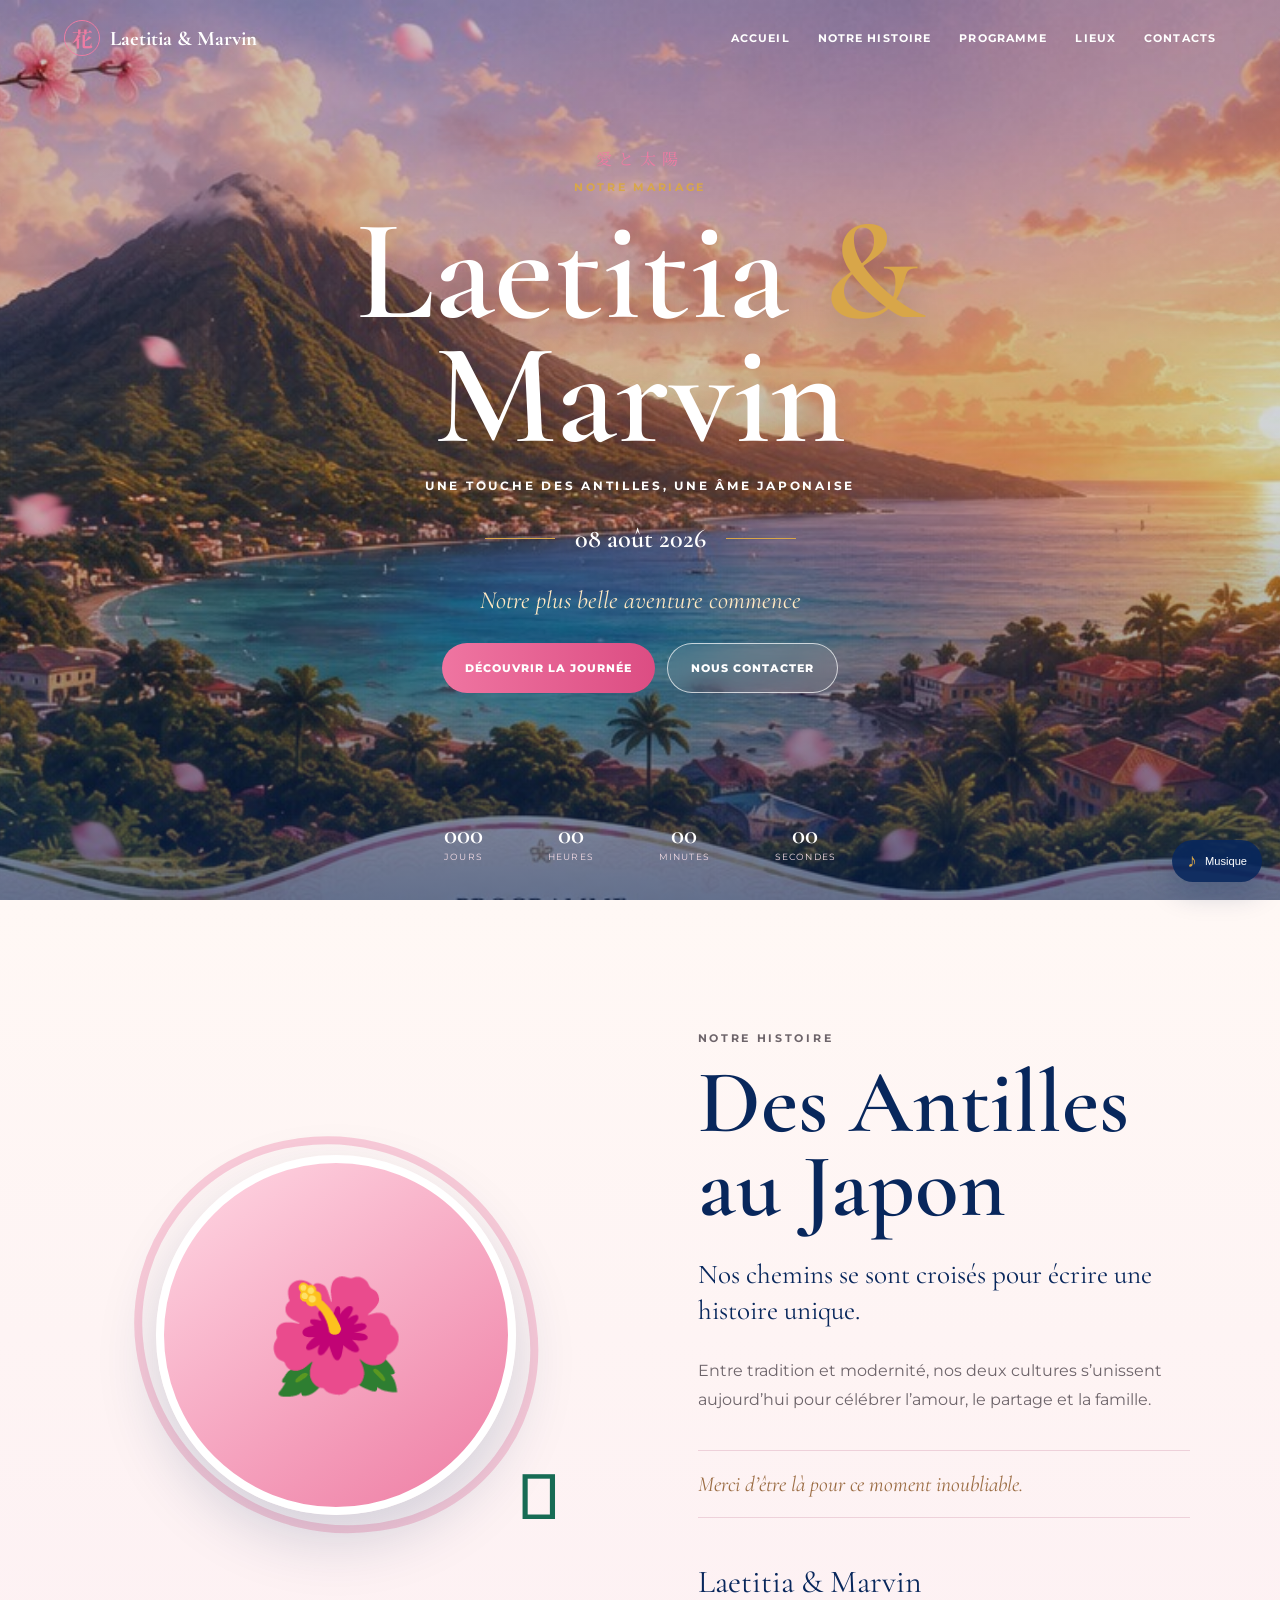
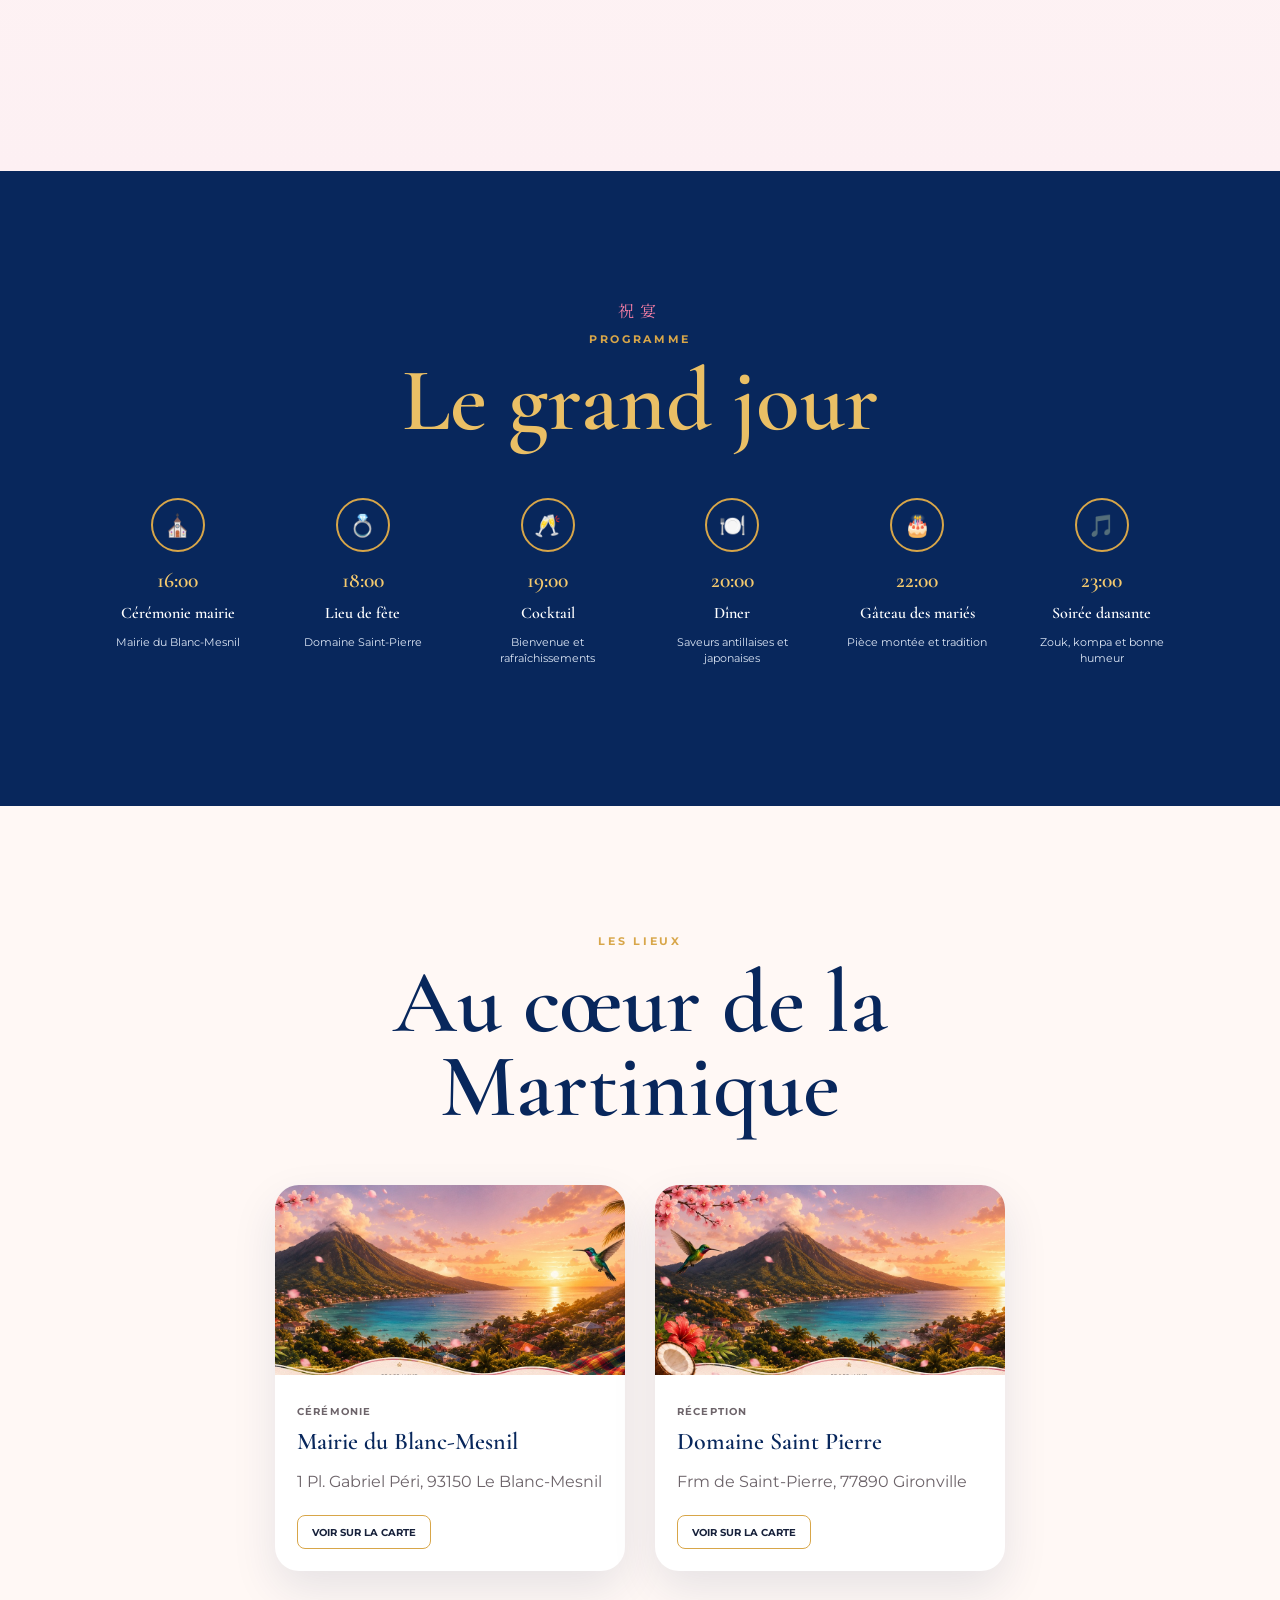
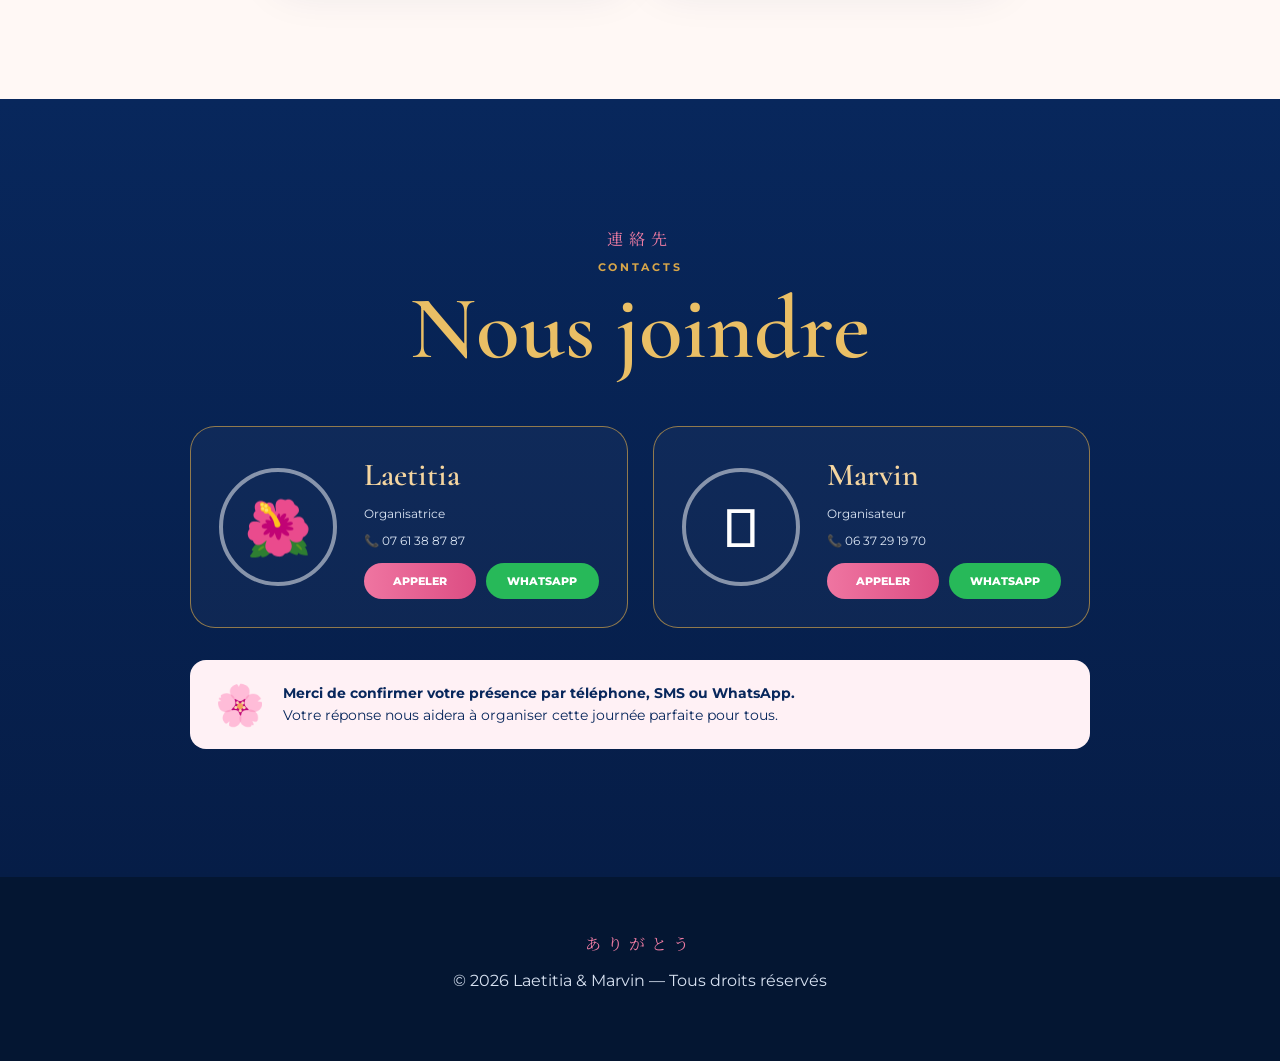
==== backup/index.html @ c3a10b31 "ADD - mobile" ====
<!doctype html>
<html lang="fr">

<head>
  <meta charset="utf-8">
  <meta name="viewport" content="width=device-width, initial-scale=1">
  <meta name="theme-color" content="#08275c">
  <meta name="description" content="Mariage de Laetitia et Marvin en Martinique, entre Antilles et Japon.">
  <title>Laetitia & Marvin — Mariage Martinique × Japon</title>
  <link rel="preconnect" href="https://fonts.googleapis.com">
  <link rel="preconnect" href="https://fonts.gstatic.com" crossorigin>
  <link
    href="https://fonts.googleapis.com/css2?family=Cormorant+Garamond:wght@500;600;700&family=Montserrat:wght@400;500;600;700&family=Noto+Serif+JP:wght@500;600&display=swap"
    rel="stylesheet">
  <link rel="stylesheet" href="styles.css">
</head>

<body>
  <div class="petal-layer" aria-hidden="true"></div>

  <header class="site-header">
    <a class="brand" href="#accueil"><span>花</span> Laetitia & Marvin</a>
    <button class="menu-toggle" type="button" aria-label="Ouvrir le menu">☰</button>
    <nav>
      <a href="#accueil">Accueil</a>
      <a href="#histoire">Notre histoire</a>
      <a href="#programme">Programme</a>
      <a href="#lieux">Lieux</a>
      <a href="#contacts">Contacts</a>
    </nav>
  </header>

  <button class="music-button" id="musicButton" type="button" aria-label="Activer la musique">
    <span>♪</span><small id="musicState">Musique</small>
  </button>
  <audio id="music" loop preload="none">
    <source src="assets/musique.mp3" type="audio/mpeg">
  </audio>

  <main>
    <section class="hero" id="accueil">
      <div class="hero-overlay"></div>
      <div class="hero-content reveal">
        <p class="japanese">愛と太陽</p>
        <p class="eyebrow">Notre mariage</p>
        <h1>Laetitia <span>&</span> Marvin</h1>
        <p class="subtitle">Une touche des Antilles, une âme japonaise</p>
        <div class="date-row"><i></i><strong>08 août 2026</strong><i></i></div>
        <p class="tagline">Notre plus belle aventure commence</p>
        <div class="hero-actions">
          <a class="button primary" href="#programme">Découvrir la journée</a>
          <a class="button glass" href="#contacts">Nous contacter</a>
        </div>
      </div>
      <div class="countdown">
        <div><strong id="days">000</strong><span>jours</span></div>
        <div><strong id="hours">00</strong><span>heures</span></div>
        <div><strong id="minutes">00</strong><span>minutes</span></div>
        <div><strong id="seconds">00</strong><span>secondes</span></div>
      </div>
    </section>

    <section class="story section" id="histoire">
      <div class="story-grid">
        <div class="story-art reveal">
          <div class="brush-circle"></div>
          <div class="story-photo">🌺</div>
          <span class="colibri">𓅃</span>
        </div>
        <div class="story-copy reveal">
          <p class="eyebrow">Notre histoire</p>
          <h2>Des Antilles au Japon</h2>
          <p class="lead">Nos chemins se sont croisés pour écrire une histoire unique.</p>
          <p>Entre tradition et modernité, nos deux cultures s’unissent aujourd’hui pour célébrer l’amour, le partage et
            la famille.</p>
          <blockquote>Merci d’être là pour ce moment inoubliable.</blockquote>
          <p class="signature">Laetitia & Marvin</p>
        </div>
      </div>
    </section>

    <section class="program section" id="programme">
      <div class="section-heading reveal">
        <p class="japanese">祝宴</p>
        <p class="eyebrow">Programme</p>
        <h2>Le grand jour</h2>
      </div>
      <div class="timeline">
        <article class="timeline-item reveal">
          <div class="icon">⛪</div><time>16:00</time>
          <h3>Cérémonie mairie</h3>
          <p>Mairie du Blanc-Mesnil</p>
        </article>
        <article class="timeline-item reveal">
          <div class="icon">💍</div><time>18:00</time>
          <h3>Lieu de fête</h3>
          <p>Domaine Saint-Pierre</p>
        </article>
        <article class="timeline-item reveal">
          <div class="icon">🥂</div><time>19:00</time>
          <h3>Cocktail</h3>
          <p>Bienvenue et rafraîchissements</p>
        </article>
        <article class="timeline-item reveal">
          <div class="icon">🍽️</div><time>20:00</time>
          <h3>Dîner</h3>
          <p>Saveurs antillaises et japonaises</p>
        </article>
        <article class="timeline-item reveal">
          <div class="icon">🎂</div><time>22:00</time>
          <h3>Gâteau des mariés</h3>
          <p>Pièce montée et tradition</p>
        </article>
        <article class="timeline-item reveal">
          <div class="icon">🎵</div><time>23:00</time>
          <h3>Soirée dansante</h3>
          <p>Zouk, kompa et bonne humeur</p>
        </article>
      </div>
    </section>

    <section class="places section" id="lieux">
      <div class="section-heading reveal">
        <p class="eyebrow">Les lieux</p>
        <h2>Au cœur de la Martinique</h2>
      </div>
      <div class="places-grid">
        <article class="place-card reveal">
          <div class="place-image church"></div>
          <div class="place-content">
            <p class="place-label">Cérémonie</p>
            <h3>Mairie du Blanc-Mesnil</h3>
            <p>1 Pl. Gabriel Péri, 93150 Le Blanc-Mesnil</p>
            <a href="https://www.google.com/maps/place/Mairie+du+Blanc-Mesnil/@48.938859,2.4614797,17z/data=!3m1!4b1!4m6!3m5!1s0x47e6135a25ec43b1:0x894284efc436966!8m2!3d48.938859!4d2.46406!16s%2Fg%2F1tcy3lyv?entry=ttu&g_ep=EgoyMDI2MDcwNy4wIKXMDSoASAFQAw%3D%3D"
              target="_blank" rel="noopener">Voir sur la carte</a>
          </div>
        </article>

        <article class="place-card reveal">
          <div class="place-image garden"></div>
          <div class="place-content">
            <p class="place-label">Réception</p>
            <h3>Domaine Saint Pierre</h3>
            <p>Frm de Saint-Pierre, 77890 Gironville</p>
            <a href="https://www.google.com/maps/place/Domaine+Saint-Pierre/@48.163691,2.5184197,17z/data=!3m1!4b1!4m6!3m5!1s0x47e59b9597810401:0xaa6b845add81f543!8m2!3d48.163691!4d2.521!16s%2Fg%2F11fhlmw1mq?entry=ttu&g_ep=EgoyMDI2MDcwNy4wIKXMDSoASAFQAw%3D%3D"
              target="_blank" rel="noopener">Voir sur la carte</a>
          </div>
        </article>
      </div>
    </section>
    <section class="contacts section" id="contacts">
      <div class="section-heading reveal">
        <p class="japanese">連絡先</p>
        <p class="eyebrow">Contacts</p>
        <h2>Nous joindre</h2>
      </div>

      <div class="contact-grid">
        <article class="contact-card reveal">
          <div class="avatar Laetitia">🌺</div>
          <div>
            <h3>Laetitia</h3>
            <p>Organisatrice</p>
            <p>📞 07 61 38 87 87</p>
            <div class="contact-actions">
              <a class="call" href="tel:0612345678">Appeler</a>
              <a class="whatsapp" href="https://wa.me/33612345678" target="_blank" rel="noopener">WhatsApp</a>
            </div>
          </div>
        </article>

        <article class="contact-card reveal">
          <div class="avatar Marvin">𓅃</div>
          <div>
            <h3>Marvin</h3>
            <p>Organisateur</p>
            <p>📞 06 37 29 19 70</p>
            <div class="contact-actions">
              <a class="call" href="tel:0698765432">Appeler</a>
              <a class="whatsapp" href="https://wa.me/33698765432" target="_blank" rel="noopener">WhatsApp</a>
            </div>
          </div>
        </article>
      </div>

      <div class="confirmation reveal">
        <span>🌸</span>
        <p><strong>Merci de confirmer votre présence par téléphone, SMS ou WhatsApp.</strong><br>Votre réponse nous
          aidera à organiser cette journée parfaite pour tous.</p>
      </div>
    </section>
  </main>

  <footer>
    <p class="japanese">ありがとう</p>
    <p>© 2026 Laetitia & Marvin — Tous droits réservés</p>
  </footer>

  <script src="script.js"></script>
</body>

</html>
---- backup/styles.css ----
:root {
    --blue: #08275c;
    --blue2: #123a7a;
    --gold: #d8a649;
    --pink: #ee7ca3;
    --cream: #fff7f4;
    --green: #176b54;
    --text: #17213b
}

* {
    box-sizing: border-box
}

html {
    scroll-behavior: smooth
}

body {
    margin: 0;
    background: var(--cream);
    color: var(--text);
    font-family: Montserrat, sans-serif;
    overflow-x: hidden
}

a {
    color: inherit
}

.site-header {
    position: fixed;
    z-index: 50;
    inset: 0 0 auto;
    display: flex;
    justify-content: space-between;
    align-items: center;
    padding: 20px 5vw;
    color: #fff;
    transition: .3s
}

.site-header.scrolled {
    background: rgba(255, 247, 244, .95);
    color: var(--blue);
    box-shadow: 0 8px 30px rgba(8, 39, 92, .12);
    backdrop-filter: blur(12px);
    padding-block: 13px
}

.brand {
    display: flex;
    align-items: center;
    gap: 10px;
    text-decoration: none;
    font: 700 1.3rem "Cormorant Garamond", serif
}

.brand span {
    display: grid;
    place-items: center;
    width: 36px;
    height: 36px;
    border: 1px solid var(--pink);
    border-radius: 50%;
    color: var(--pink);
    font-family: "Noto Serif JP", serif
}

.site-header nav {
    display: flex;
    gap: 28px
}

.site-header nav a {
    text-decoration: none;
    font-size: .7rem;
    font-weight: 700;
    letter-spacing: .1em;
    text-transform: uppercase
}

.menu-toggle {
    display: none;
    border: 0;
    background: none;
    color: inherit;
    font-size: 1.5rem
}

.music-button {
    position: fixed;
    z-index: 60;
    right: 18px;
    bottom: 18px;
    display: flex;
    align-items: center;
    gap: 8px;
    border: 0;
    border-radius: 999px;
    padding: 10px 15px;
    background: rgba(8, 39, 92, .9);
    color: #fff;
    box-shadow: 0 10px 28px rgba(8, 39, 92, .25);
    cursor: pointer
}

.music-button span {
    color: var(--gold);
    font-size: 1.2rem
}

.music-button.playing {
    background: var(--pink)
}

.hero {
    position: relative;
    min-height: 100svh;
    display: grid;
    place-items: center;
    overflow: hidden;
    color: #fff;
    text-align: center;
    background: url("assets/hero-martinique.jpg") center/cover no-repeat
}

.hero-overlay {
    position: absolute;
    inset: 0;
    background: linear-gradient(180deg, rgba(8, 39, 92, .2), rgba(8, 39, 92, .18) 55%, rgba(8, 39, 92, .62))
}

.hero-content {
    position: relative;
    z-index: 3;
    max-width: 850px;
    padding: 120px 24px 180px
}

.japanese {
    font-family: "Noto Serif JP", serif;
    color: var(--pink);
    letter-spacing: .38em;
    margin: 0 0 10px
}

.eyebrow {
    margin: 0 0 13px;
    color: var(--gold);
    font-size: .7rem;
    font-weight: 700;
    letter-spacing: .24em;
    text-transform: uppercase
}

.hero h1 {
    font: 600 clamp(4.4rem, 12vw, 9rem)/.86 "Cormorant Garamond", serif;
    margin: 16px 0 20px;
    text-shadow: 0 14px 36px rgba(0, 0, 0, .22)
}

.hero h1 span {
    color: var(--gold)
}

.subtitle {
    font-size: .78rem;
    font-weight: 700;
    letter-spacing: .22em;
    text-transform: uppercase
}

.date-row {
    display: flex;
    align-items: center;
    justify-content: center;
    gap: 20px;
    margin: 30px 0
}

.date-row i {
    width: 70px;
    height: 1px;
    background: var(--gold)
}

.date-row strong {
    font: 600 1.65rem "Cormorant Garamond", serif
}

.tagline {
    font: italic 1.55rem "Cormorant Garamond", serif;
    color: #ffe8c2
}

.hero-actions {
    display: flex;
    justify-content: center;
    gap: 12px;
    flex-wrap: wrap;
    margin-top: 28px
}

.button {
    display: inline-flex;
    align-items: center;
    justify-content: center;
    min-height: 50px;
    padding: 0 23px;
    border-radius: 999px;
    text-decoration: none;
    text-transform: uppercase;
    font-size: .68rem;
    font-weight: 800;
    letter-spacing: .09em
}

.primary {
    background: linear-gradient(90deg, #ef75a1, #dc4d83);
    color: #fff
}

.glass {
    border: 1px solid rgba(255, 255, 255, .7);
    background: rgba(255, 255, 255, .08);
    color: #fff;
    backdrop-filter: blur(8px)
}

.countdown {
    position: absolute;
    z-index: 4;
    bottom: 38px;
    display: flex;
    gap: clamp(20px, 6vw, 65px)
}

.countdown div {
    display: grid
}

.countdown strong {
    font: 600 1.7rem "Cormorant Garamond", serif
}

.countdown span {
    font-size: .55rem;
    text-transform: uppercase;
    letter-spacing: .13em;
    color: #f4dce5
}

.section {
    padding: clamp(80px, 10vw, 140px) clamp(22px, 7vw, 105px)
}

.section h2,
.island-strip h2 {
    font: 600 clamp(3rem, 7vw, 5.8rem)/.94 "Cormorant Garamond", serif;
    margin: 0;
    color: var(--blue)
}

.section-heading {
    text-align: center;
    max-width: 850px;
    margin: 0 auto 55px
}

.story {
    background: linear-gradient(180deg, #fff8f5, #fdf0f3)
}

.story-grid {
    display: grid;
    grid-template-columns: 1fr 1fr;
    gap: clamp(50px, 9vw, 120px);
    align-items: center;
    max-width: 1150px;
    margin: auto
}

.story-art {
    position: relative;
    min-height: 500px
}

.brush-circle {
    position: absolute;
    left: 50%;
    top: 50%;
    width: 400px;
    height: 400px;
    border-radius: 47% 53% 46% 54%;
    border: 8px solid rgba(238, 124, 163, .35);
    transform: translate(-50%, -50%) rotate(-8deg)
}

.story-photo {
    position: absolute;
    left: 50%;
    top: 50%;
    width: 360px;
    height: 360px;
    border-radius: 50%;
    display: grid;
    place-items: center;
    font-size: 7rem;
    background: linear-gradient(145deg, #ffd8e4, #ee7ca3);
    border: 8px solid #fff;
    box-shadow: 0 25px 60px rgba(8, 39, 92, .17);
    transform: translate(-50%, -50%)
}

.colibri {
    position: absolute;
    right: 5%;
    bottom: 10%;
    font-size: 4rem;
    color: var(--green)
}

.story-copy .lead {
    font: 1.7rem/1.35 "Cormorant Garamond", serif;
    color: var(--blue)
}

.story-copy p {
    line-height: 1.8;
    color: #6d646a
}

.story-copy blockquote {
    margin: 35px 0;
    padding: 20px 0;
    border-block: 1px solid #eed1da;
    font: italic 1.35rem "Cormorant Garamond", serif;
    color: #9b6c43
}

.signature {
    font: 2rem "Cormorant Garamond", serif;
    color: var(--blue) !important
}

.program {
    background: var(--blue);
    color: #fff
}

.program h2 {
    color: #eabf65
}

.timeline {
    display: grid;
    grid-template-columns: repeat(6, 1fr);
    gap: 8px;
    max-width: 1200px;
    margin: auto
}

.timeline-item {
    text-align: center;
    padding: 0 10px
}

.icon {
    width: 54px;
    height: 54px;
    margin: 0 auto 15px;
    border-radius: 50%;
    display: grid;
    place-items: center;
    border: 2px solid var(--gold);
    font-size: 1.35rem
}

.timeline time {
    display: block;
    font: 600 1.35rem "Cormorant Garamond", serif;
    color: #f4c96e
}

.timeline h3 {
    font: 600 1rem "Cormorant Garamond", serif;
    margin: 10px 0 6px
}

.timeline p {
    font-size: .68rem;
    line-height: 1.55;
    color: #dce6f5
}

.places {
    background: #fff8f5
}

.places-grid {
    display: grid;
    grid-template-columns: repeat(2, 350px);
    justify-content: center;
    gap: 30px;
}

.place-card {
    overflow: hidden;
    border-radius: 24px;
    background: #fff;
    box-shadow: 0 18px 45px rgba(8, 39, 92, .1)
}

.place-image {
    height: 190px;
    background: url("assets/hero-martinique.jpg") center/cover
}

.church {
    background-position: 65% 70%
}

.garden {
    background-position: 30% 80%
}

.place-content {
    padding: 22px
}

.place-label {
    color: var(--gold);
    font-size: .6rem;
    font-weight: 700;
    letter-spacing: .12em;
    text-transform: uppercase
}

.place-content h3 {
    font: 600 1.5rem "Cormorant Garamond", serif;
    color: var(--blue);
    margin: 6px 0
}

.place-content p {
    color: #6d646a
}

.place-content a {
    display: inline-block;
    margin-top: 8px;
    padding: 10px 14px;
    border: 1px solid var(--gold);
    border-radius: 8px;
    text-decoration: none;
    font-size: .62rem;
    font-weight: 700;
    text-transform: uppercase
}

.map-card {
    overflow: hidden;
    border-radius: 24px;
    min-height: 320px;
    box-shadow: 0 18px 45px rgba(8, 39, 92, .1)
}

.map-card iframe {
    width: 100%;
    height: 100%;
    min-height: 320px;
    border: 0
}

.island-strip {
    position: relative;
    min-height: 520px;
    display: grid;
    place-items: center;
    padding: 90px 24px;
    text-align: center;
    color: #fff;
    background: linear-gradient(rgba(8, 39, 92, .82), rgba(23, 107, 84, .72)), url("assets/hero-martinique.jpg") center/cover
}

.island-strip h2 {
    color: #fff
}

.island-content {
    max-width: 900px
}

.island-icons {
    display: grid;
    grid-template-columns: repeat(5, 1fr);
    gap: 12px;
    margin-top: 38px
}

.island-icons article {
    display: grid;
    gap: 8px;
    padding: 22px 10px;
    border: 1px solid rgba(255, 255, 255, .22);
    border-radius: 18px;
    background: rgba(255, 255, 255, .08);
    backdrop-filter: blur(8px)
}

.island-icons span {
    font-size: 2.2rem
}

.island-icons strong {
    font: 600 1.1rem "Cormorant Garamond", serif
}

.contacts {
    background: linear-gradient(180deg, #08275c, #061d47);
    color: #fff
}

.contacts h2 {
    color: #eabf65
}

.contact-grid {
    max-width: 900px;
    margin: auto;
    display: grid;
    grid-template-columns: 1fr 1fr;
    gap: 25px
}

.contact-card {
    display: grid;
    grid-template-columns: 125px 1fr;
    gap: 20px;
    align-items: center;
    padding: 28px;
    border: 1px solid rgba(216, 166, 73, .65);
    border-radius: 25px;
    background: rgba(255, 255, 255, .035)
}

.avatar {
    width: 118px;
    height: 118px;
    border-radius: 50%;
    display: grid;
    place-items: center;
    font-size: 3.4rem;
    border: 4px solid rgba(255, 255, 255, .5)
}

.avatar.marie {
    background: linear-gradient(145deg, #ffd6e2, #ee7ca3)
}

.avatar.jean {
    background: linear-gradient(145deg, #58c2a6, #176b54)
}

.contact-card h3 {
    margin: 0;
    font: 600 2rem "Cormorant Garamond", serif;
    color: #f4d5a0
}

.contact-card p {
    font-size: .76rem;
    color: #dbe5f4
}

.contact-actions {
    display: flex;
    gap: 10px;
    margin-top: 15px
}

.contact-actions a {
    flex: 1;
    padding: 11px;
    border-radius: 999px;
    text-align: center;
    text-decoration: none;
    font-size: .68rem;
    font-weight: 800;
    text-transform: uppercase
}

.call {
    background: linear-gradient(90deg, #ef75a1, #dc4d83)
}

.whatsapp {
    background: #27b959
}

.confirmation {
    max-width: 900px;
    margin: 32px auto 0;
    display: flex;
    align-items: center;
    gap: 18px;
    padding: 20px 25px;
    border-radius: 16px;
    background: #fff1f5;
    color: var(--blue)
}

.confirmation span {
    font-size: 2.5rem
}

.confirmation p {
    margin: 0;
    line-height: 1.6;
    font-size: .85rem
}

footer {
    text-align: center;
    padding: 55px 22px;
    background: #041632;
    color: #d8e2f2
}

.petal-layer {
    position: fixed;
    inset: 0;
    z-index: 30;
    overflow: hidden;
    pointer-events: none
}

.petal {
    position: absolute;
    top: -10vh;
    width: 17px;
    height: 12px;
    border-radius: 80% 20% 80% 20%;
    background: linear-gradient(145deg, #ffd8e4, #f08eac);
    animation: fall linear infinite;
    opacity: .8
}

@keyframes fall {
    0% {
        transform: translate3d(0, -10vh, 0) rotate(0)
    }

    50% {
        transform: translate3d(48px, 52vh, 0) rotate(180deg)
    }

    100% {
        transform: translate3d(-35px, 112vh, 0) rotate(360deg)
    }
}

.reveal {
    opacity: 0;
    transform: translateY(28px);
    transition: .85s
}

.reveal.visible {
    opacity: 1;
    transform: none
}

@media(max-width:950px) {
    .timeline {
        grid-template-columns: repeat(3, 1fr);
        gap: 35px 10px
    }

    .places-grid {
        grid-template-columns: 1fr 1fr
    }

    .map-card {
        grid-column: 1/-1
    }

    .story-grid {
        grid-template-columns: 1fr
    }
}

@media(max-width:720px) {
    .site-header nav {
        display: none
    }

    .menu-toggle {
        display: block
    }

    .site-header nav.open {
        position: absolute;
        top: 100%;
        left: 0;
        right: 0;
        display: flex;
        flex-direction: column;
        padding: 25px;
        background: var(--cream);
        color: var(--blue)
    }

    .hero h1 {
        font-size: 4.2rem
    }

    .hero-content {
        padding-bottom: 200px
    }

    .countdown {
        gap: 18px
    }

    .section {
        padding: 78px 20px
    }

    .story-art {
        min-height: 400px
    }

    .story-photo {
        width: 300px;
        height: 300px
    }

    .brush-circle {
        width: 330px;
        height: 330px
    }

    .timeline {
        grid-template-columns: 1fr 1fr
    }

    .places-grid {
        grid-template-columns: 1fr
    }

    .island-icons {
        grid-template-columns: 1fr 1fr
    }

    .contact-grid {
        grid-template-columns: 1fr
    }

    .contact-card {
        grid-template-columns: 100px 1fr
    }

    .avatar {
        width: 95px;
        height: 95px
    }

    .confirmation {
        align-items: flex-start
    }

    .music-button small {
        display: none
    }
}

@media(max-width:480px) {
    .timeline {
        grid-template-columns: 1fr
    }

    .island-icons {
        grid-template-columns: 1fr
    }

    .contact-card {
        grid-template-columns: 1fr;
        text-align: center
    }

    .avatar {
        margin: auto
    }

    .contact-actions {
        flex-direction: column
    }

    .confirmation {
        display: block;
        text-align: center
    }

    .date-row i {
        width: 35px
    }
}

@media(prefers-reduced-motion:reduce) {
    .petal {
        animation: none
    }

    .reveal {
        transition: none
    }

    html {
        scroll-behavior: auto
    }
}
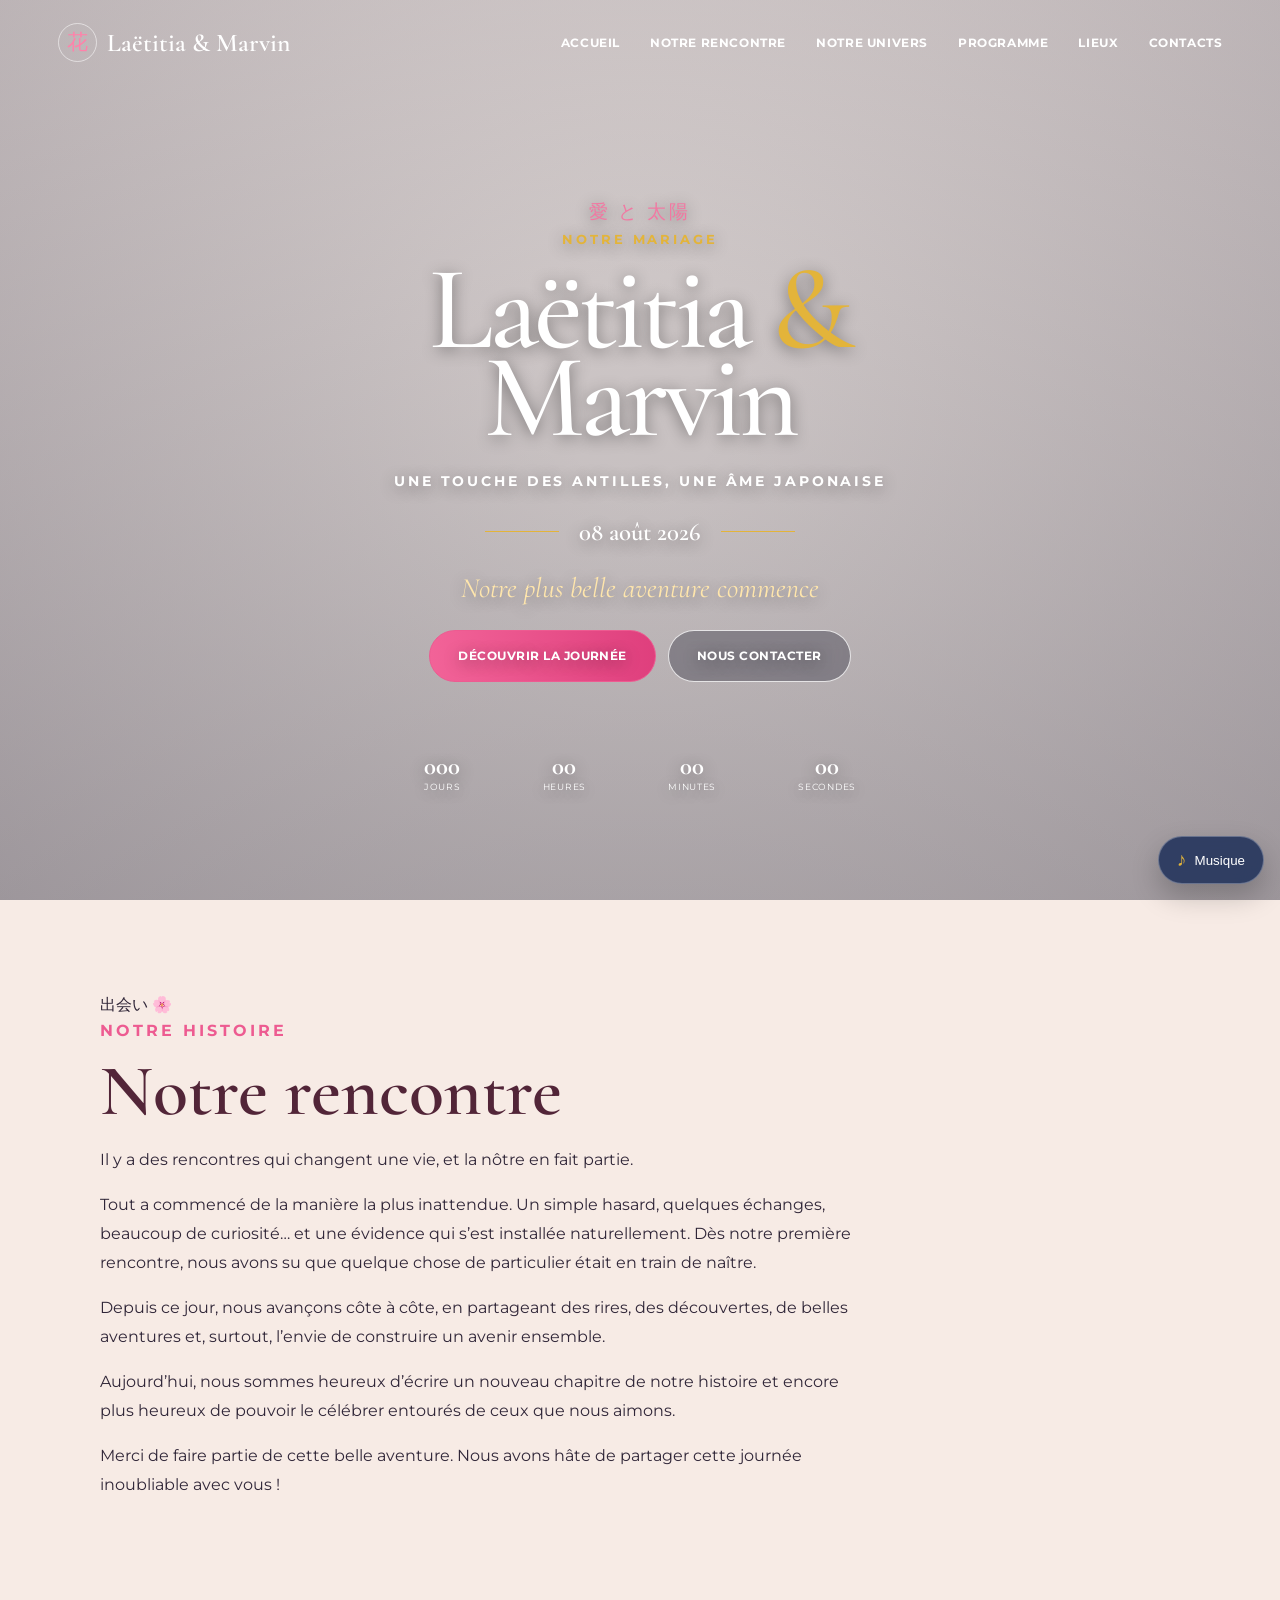
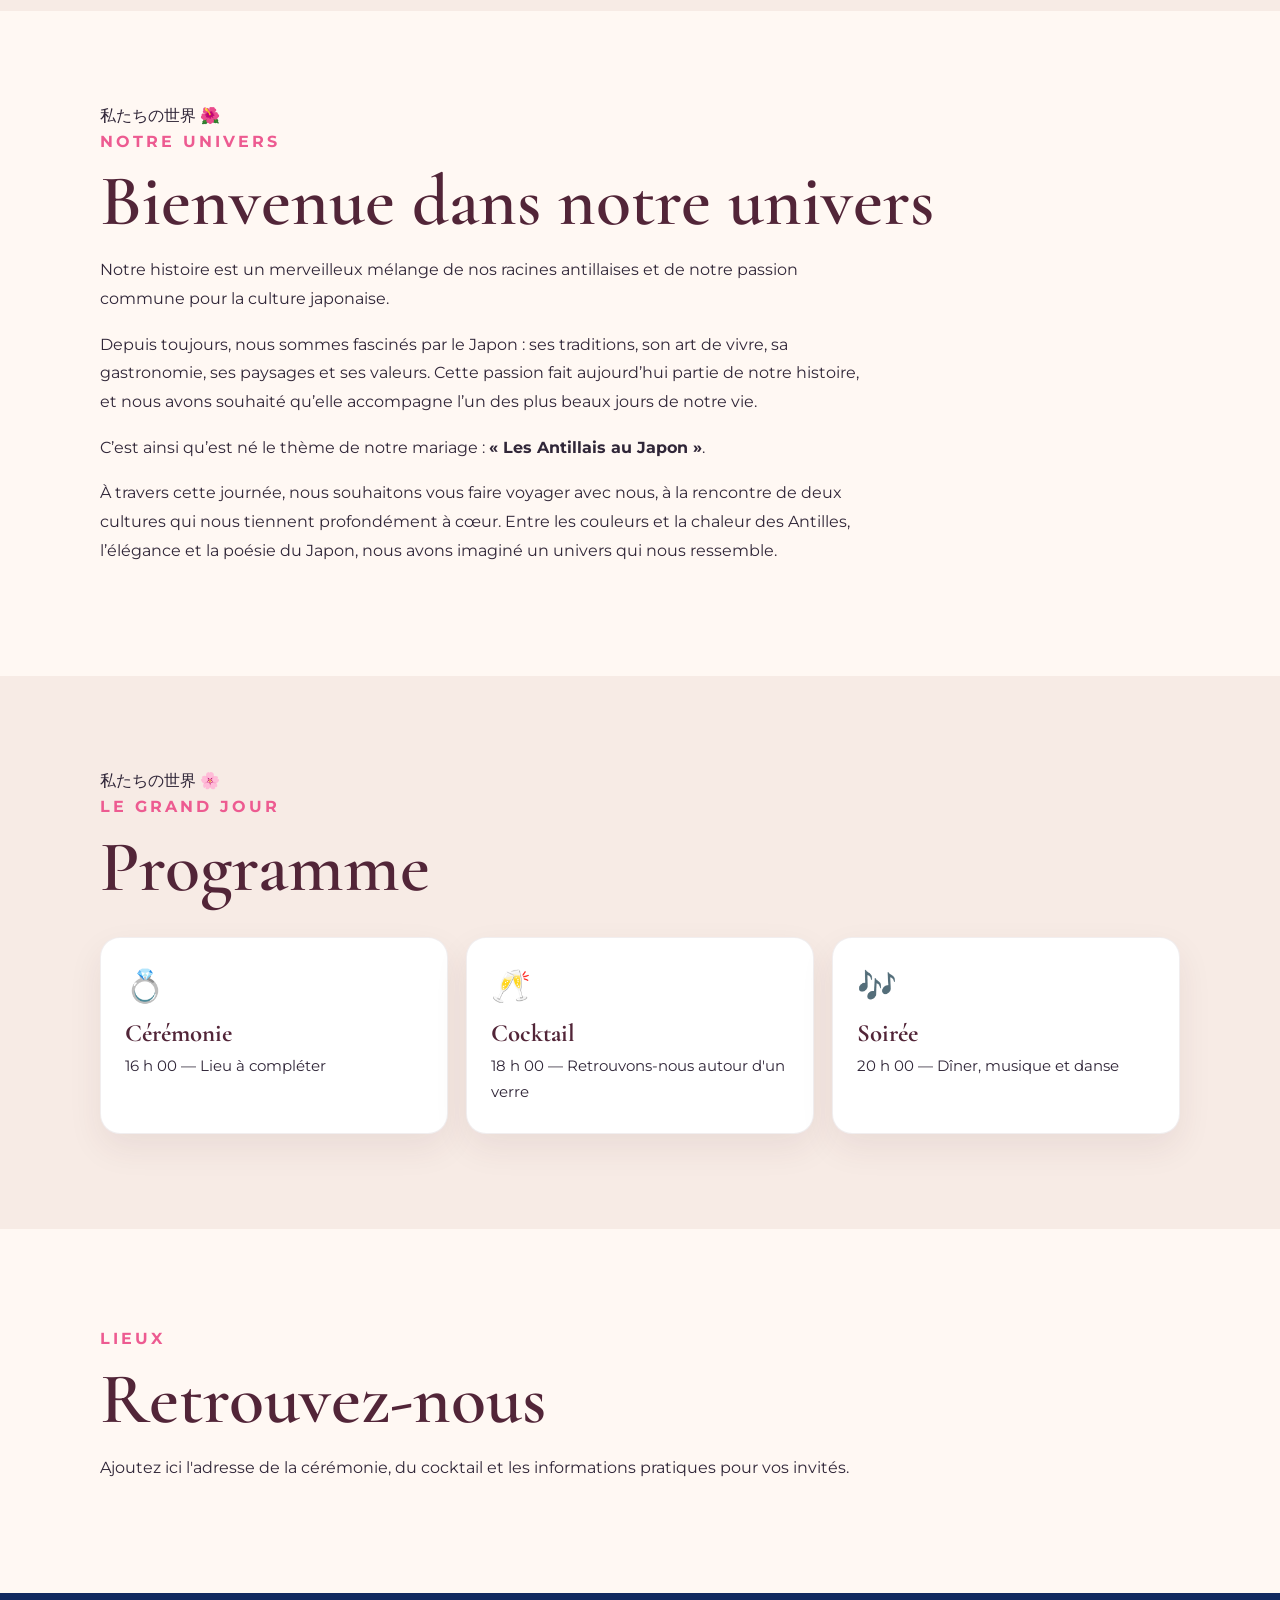
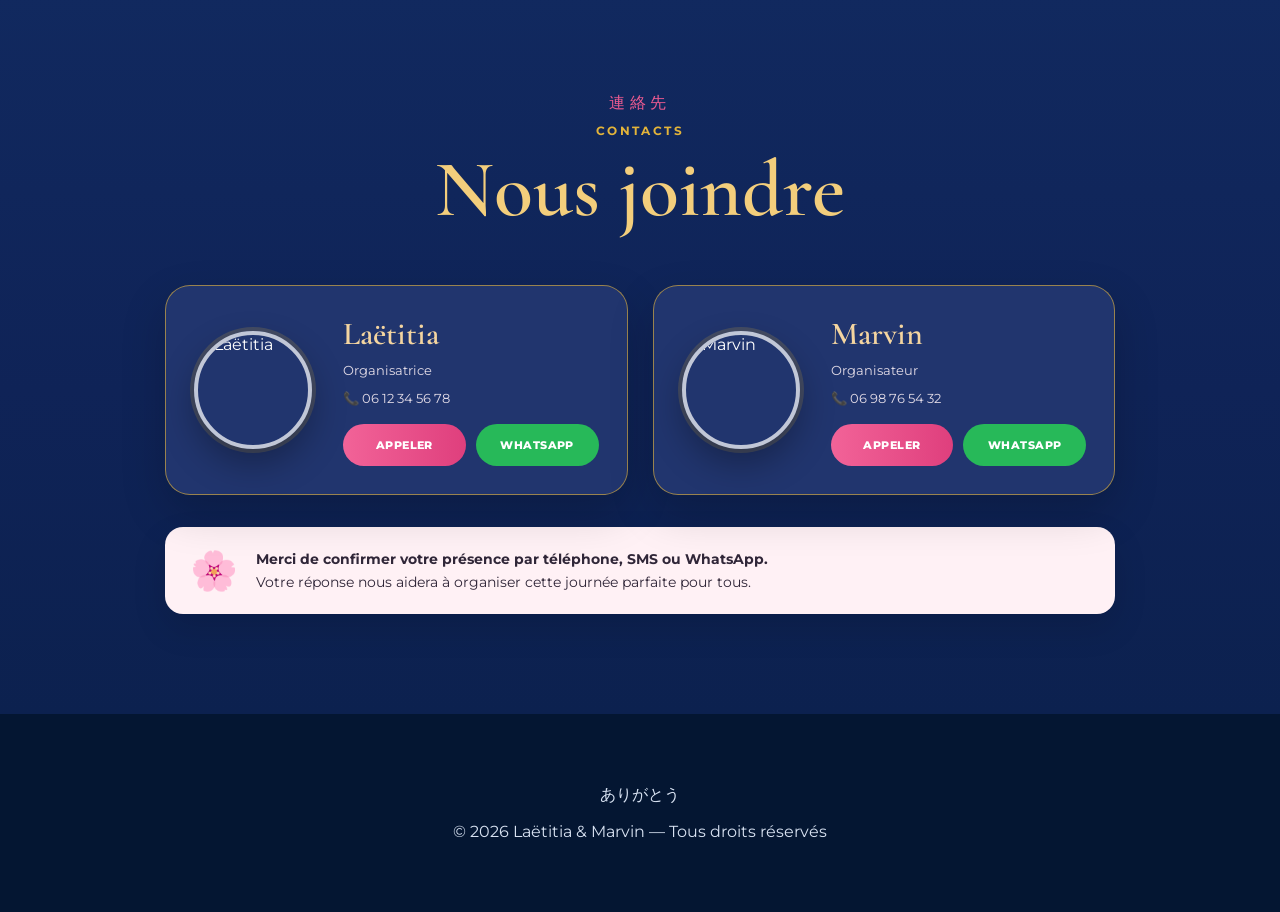
==== commit 95cbae9b: "fix" ====
--- a/backup/index.html
+++ b/backup/index.html
@@ -1,151 +1,208 @@
-<!doctype html>
+<!DOCTYPE html>
 <html lang="fr">
 
 <head>
-  <meta charset="utf-8">
-  <meta name="viewport" content="width=device-width, initial-scale=1">
-  <meta name="theme-color" content="#08275c">
-  <meta name="description" content="Mariage de Laetitia et Marvin en Martinique, entre Antilles et Japon.">
-  <title>Laetitia & Marvin — Mariage Martinique × Japon</title>
+  <meta charset="UTF-8">
+  <meta name="viewport" content="width=device-width, initial-scale=1, viewport-fit=cover">
+  <meta name="theme-color" content="#2e2738">
+  <meta name="description" content="Le mariage de Laetitia et Marvin">
+  <title>Laëtitia & Marvin — Notre mariage</title>
+
   <link rel="preconnect" href="https://fonts.googleapis.com">
   <link rel="preconnect" href="https://fonts.gstatic.com" crossorigin>
   <link
-    href="https://fonts.googleapis.com/css2?family=Cormorant+Garamond:wght@500;600;700&family=Montserrat:wght@400;500;600;700&family=Noto+Serif+JP:wght@500;600&display=swap"
+    href="https://fonts.googleapis.com/css2?family=Cormorant+Garamond:ital,wght@0,500;0,600;1,500&family=Montserrat:wght@500;600;700&display=swap"
     rel="stylesheet">
-  <link rel="stylesheet" href="styles.css">
+  <link rel="stylesheet" href="styles.css?v=1">
 </head>
 
 <body>
   <div class="petal-layer" aria-hidden="true"></div>
 
   <header class="site-header">
-    <a class="brand" href="#accueil"><span>花</span> Laetitia & Marvin</a>
-    <button class="menu-toggle" type="button" aria-label="Ouvrir le menu">☰</button>
-    <nav>
+    <a class="brand" href="#accueil" aria-label="Revenir à l'accueil">
+      <span class="brand-symbol">花</span>
+      <span class="brand-name">Laëtitia & Marvin</span>
+    </a>
+
+    <button class="menu-toggle" type="button" aria-label="Ouvrir le menu" aria-expanded="false"
+      aria-controls="main-navigation">☰</button>
+
+    <nav id="main-navigation" aria-label="Navigation principale">
       <a href="#accueil">Accueil</a>
-      <a href="#histoire">Notre histoire</a>
+      <a href="#histoire">Notre rencontre</a>
+      <a href="#univers">Notre Univers</a>
       <a href="#programme">Programme</a>
       <a href="#lieux">Lieux</a>
       <a href="#contacts">Contacts</a>
     </nav>
   </header>
 
-  <button class="music-button" id="musicButton" type="button" aria-label="Activer la musique">
-    <span>♪</span><small id="musicState">Musique</small>
-  </button>
-  <audio id="music" loop preload="none">
-    <source src="assets/musique.mp3" type="audio/mpeg">
-  </audio>
-
   <main>
     <section class="hero" id="accueil">
-      <div class="hero-overlay"></div>
-      <div class="hero-content reveal">
-        <p class="japanese">愛と太陽</p>
-        <p class="eyebrow">Notre mariage</p>
-        <h1>Laetitia <span>&</span> Marvin</h1>
-        <p class="subtitle">Une touche des Antilles, une âme japonaise</p>
-        <div class="date-row"><i></i><strong>08 août 2026</strong><i></i></div>
-        <p class="tagline">Notre plus belle aventure commence</p>
+      <div class="hero-shade" aria-hidden="true"></div>
+      <div class="hero-content">
+        <p class="japanese-title">愛 と 太陽</p>
+        <p class="wedding-label">Notre mariage</p>
+
+        <h1>
+          <span>Laëtitia <em>&</em></span>
+          <span>Marvin</span>
+        </h1>
+
+        <p class="tagline">Une touche des Antilles, une âme japonaise</p>
+
+        <div class="date-line">
+          <span></span>
+          <time datetime="2027-08-23">08 août 2026</time>
+          <span></span>
+        </div>
+
+        <p class="romantic-line">Notre plus belle aventure commence</p>
+
         <div class="hero-actions">
-          <a class="button primary" href="#programme">Découvrir la journée</a>
-          <a class="button glass" href="#contacts">Nous contacter</a>
-        </div>
-      </div>
-      <div class="countdown">
-        <div><strong id="days">000</strong><span>jours</span></div>
-        <div><strong id="hours">00</strong><span>heures</span></div>
-        <div><strong id="minutes">00</strong><span>minutes</span></div>
-        <div><strong id="seconds">00</strong><span>secondes</span></div>
-      </div>
-    </section>
-
-    <section class="story section" id="histoire">
-      <div class="story-grid">
-        <div class="story-art reveal">
-          <div class="brush-circle"></div>
-          <div class="story-photo">🌺</div>
-          <span class="colibri">𓅃</span>
-        </div>
-        <div class="story-copy reveal">
-          <p class="eyebrow">Notre histoire</p>
-          <h2>Des Antilles au Japon</h2>
-          <p class="lead">Nos chemins se sont croisés pour écrire une histoire unique.</p>
-          <p>Entre tradition et modernité, nos deux cultures s’unissent aujourd’hui pour célébrer l’amour, le partage et
-            la famille.</p>
-          <blockquote>Merci d’être là pour ce moment inoubliable.</blockquote>
-          <p class="signature">Laetitia & Marvin</p>
-        </div>
-      </div>
-    </section>
-
-    <section class="program section" id="programme">
-      <div class="section-heading reveal">
-        <p class="japanese">祝宴</p>
-        <p class="eyebrow">Programme</p>
-        <h2>Le grand jour</h2>
-      </div>
-      <div class="timeline">
-        <article class="timeline-item reveal">
-          <div class="icon">⛪</div><time>16:00</time>
-          <h3>Cérémonie mairie</h3>
-          <p>Mairie du Blanc-Mesnil</p>
-        </article>
-        <article class="timeline-item reveal">
-          <div class="icon">💍</div><time>18:00</time>
-          <h3>Lieu de fête</h3>
-          <p>Domaine Saint-Pierre</p>
-        </article>
-        <article class="timeline-item reveal">
-          <div class="icon">🥂</div><time>19:00</time>
-          <h3>Cocktail</h3>
-          <p>Bienvenue et rafraîchissements</p>
-        </article>
-        <article class="timeline-item reveal">
-          <div class="icon">🍽️</div><time>20:00</time>
-          <h3>Dîner</h3>
-          <p>Saveurs antillaises et japonaises</p>
-        </article>
-        <article class="timeline-item reveal">
-          <div class="icon">🎂</div><time>22:00</time>
-          <h3>Gâteau des mariés</h3>
-          <p>Pièce montée et tradition</p>
-        </article>
-        <article class="timeline-item reveal">
-          <div class="icon">🎵</div><time>23:00</time>
-          <h3>Soirée dansante</h3>
-          <p>Zouk, kompa et bonne humeur</p>
-        </article>
-      </div>
-    </section>
-
-    <section class="places section" id="lieux">
-      <div class="section-heading reveal">
-        <p class="eyebrow">Les lieux</p>
-        <h2>Au cœur de la Martinique</h2>
-      </div>
-      <div class="places-grid">
-        <article class="place-card reveal">
-          <div class="place-image church"></div>
-          <div class="place-content">
-            <p class="place-label">Cérémonie</p>
-            <h3>Mairie du Blanc-Mesnil</h3>
-            <p>1 Pl. Gabriel Péri, 93150 Le Blanc-Mesnil</p>
-            <a href="https://www.google.com/maps/place/Mairie+du+Blanc-Mesnil/@48.938859,2.4614797,17z/data=!3m1!4b1!4m6!3m5!1s0x47e6135a25ec43b1:0x894284efc436966!8m2!3d48.938859!4d2.46406!16s%2Fg%2F1tcy3lyv?entry=ttu&g_ep=EgoyMDI2MDcwNy4wIKXMDSoASAFQAw%3D%3D"
-              target="_blank" rel="noopener">Voir sur la carte</a>
-          </div>
-        </article>
-
-        <article class="place-card reveal">
-          <div class="place-image garden"></div>
-          <div class="place-content">
-            <p class="place-label">Réception</p>
-            <h3>Domaine Saint Pierre</h3>
-            <p>Frm de Saint-Pierre, 77890 Gironville</p>
-            <a href="https://www.google.com/maps/place/Domaine+Saint-Pierre/@48.163691,2.5184197,17z/data=!3m1!4b1!4m6!3m5!1s0x47e59b9597810401:0xaa6b845add81f543!8m2!3d48.163691!4d2.521!16s%2Fg%2F11fhlmw1mq?entry=ttu&g_ep=EgoyMDI2MDcwNy4wIKXMDSoASAFQAw%3D%3D"
-              target="_blank" rel="noopener">Voir sur la carte</a>
-          </div>
-        </article>
+          <a class="button button-primary" href="#programme">Découvrir la journée</a>
+          <a class="button button-secondary" href="#contacts">Nous contacter</a>
+        </div>
+
+        <div class="countdown" aria-label="Compte à rebours avant le mariage">
+          <div>
+            <strong id="days">000</strong>
+            <span>Jours</span>
+          </div>
+          <div>
+            <strong id="hours">00</strong>
+            <span>Heures</span>
+          </div>
+          <div>
+            <strong id="minutes">00</strong>
+            <span>Minutes</span>
+          </div>
+          <div>
+            <strong id="seconds">00</strong>
+            <span>Secondes</span>
+          </div>
+        </div>
+      </div>
+    </section>
+
+    <section class="content-section content-section-alt story-meeting reveal" id="histoire">
+      <div class="section-inner story-layout story-layout-reverse">
+        <div class="story-decoration" aria-hidden="true">
+          <span class="story-japanese">出会い</span>
+          <span class="story-flower">🌸</span>
+        </div>
+
+        <div class="story-text">
+          <p class="section-label">Notre histoire</p>
+          <h2>Notre rencontre</h2>
+
+          <p class="story-lead">
+            Il y a des rencontres qui changent une vie, et la nôtre en fait partie.
+          </p>
+
+          <p>
+            Tout a commencé de la manière la plus inattendue. Un simple hasard,
+            quelques échanges, beaucoup de curiosité… et une évidence qui s’est
+            installée naturellement. Dès notre première rencontre, nous avons su
+            que quelque chose de particulier était en train de naître.
+          </p>
+
+          <p>
+            Depuis ce jour, nous avançons côte à côte, en partageant des rires,
+            des découvertes, de belles aventures et, surtout, l’envie de construire
+            un avenir ensemble.
+          </p>
+
+          <p>
+            Aujourd’hui, nous sommes heureux d’écrire un nouveau chapitre de notre
+            histoire et encore plus heureux de pouvoir le célébrer entourés de ceux
+            que nous aimons.
+          </p>
+
+          <p class="story-closing">
+            Merci de faire partie de cette belle aventure. Nous avons hâte de
+            partager cette journée inoubliable avec vous !
+          </p>
+        </div>
+      </div>
+    </section>
+
+    <section class="content-section story-intro reveal" id="univers">
+      <div class="section-inner story-layout">
+        <div class="story-decoration" aria-hidden="true">
+          <span class="story-japanese">私たちの世界</span>
+          <span class="story-flower">🌺</span>
+        </div>
+
+        <div class="story-text">
+          <p class="section-label">Notre univers</p>
+          <h2>Bienvenue dans notre univers</h2>
+
+          <p class="story-lead">
+            Notre histoire est un merveilleux mélange de nos racines antillaises
+            et de notre passion commune pour la culture japonaise.
+          </p>
+
+          <p>
+            Depuis toujours, nous sommes fascinés par le Japon : ses traditions,
+            son art de vivre, sa gastronomie, ses paysages et ses valeurs.
+            Cette passion fait aujourd’hui partie de notre histoire, et nous avons
+            souhaité qu’elle accompagne l’un des plus beaux jours de notre vie.
+          </p>
+
+          <p>
+            C’est ainsi qu’est né le thème de notre mariage :
+            <strong>« Les Antillais au Japon »</strong>.
+          </p>
+
+          <p>
+            À travers cette journée, nous souhaitons vous faire voyager avec nous,
+            à la rencontre de deux cultures qui nous tiennent profondément à cœur.
+            Entre les couleurs et la chaleur des Antilles, l’élégance et la poésie
+            du Japon, nous avons imaginé un univers qui nous ressemble.
+          </p>
+        </div>
+      </div>
+    </section>
+
+    <section class="content-section content-section-alt reveal" id="programme">
+      <div class="section-inner">
+        <span class="story-japanese">私たちの世界</span>
+        <span class="story-flower">🌸</span>
+        <p class="section-label">Le grand jour</p>
+        <h2>Programme</h2>
+
+        <div class="event-grid">
+          <article class="event-card">
+            <span>💍</span>
+            <h3>Cérémonie</h3>
+            <p>16 h 00 — Lieu à compléter</p>
+          </article>
+
+          <article class="event-card">
+            <span>🥂</span>
+            <h3>Cocktail</h3>
+            <p>18 h 00 — Retrouvons-nous autour d'un verre</p>
+          </article>
+
+          <article class="event-card">
+            <span>🎶</span>
+            <h3>Soirée</h3>
+            <p>20 h 00 — Dîner, musique et danse</p>
+          </article>
+        </div>
+      </div>
+    </section>
+
+    <section class="content-section reveal" id="lieux">
+      <div class="section-inner">
+        <p class="section-label">Lieux</p>
+        <h2>Retrouvez-nous</h2>
+        <p>
+          Ajoutez ici l'adresse de la cérémonie, du cocktail et les informations
+          pratiques pour vos invités.
+        </p>
       </div>
     </section>
     <section class="contacts section" id="contacts">
@@ -157,11 +214,13 @@
 
       <div class="contact-grid">
         <article class="contact-card reveal">
-          <div class="avatar Laetitia">🌺</div>
-          <div>
-            <h3>Laetitia</h3>
+          <div class="avatar">
+            <img src="assets/images/elle.jpeg" alt="Laëtitia">
+          </div>
+          <div>
+            <h3>Laëtitia</h3>
             <p>Organisatrice</p>
-            <p>📞 07 61 38 87 87</p>
+            <p>📞 06 12 34 56 78</p>
             <div class="contact-actions">
               <a class="call" href="tel:0612345678">Appeler</a>
               <a class="whatsapp" href="https://wa.me/33612345678" target="_blank" rel="noopener">WhatsApp</a>
@@ -170,11 +229,13 @@
         </article>
 
         <article class="contact-card reveal">
-          <div class="avatar Marvin">𓅃</div>
+          <div class="avatar">
+            <img src="assets/images/lui.jpeg" alt="Marvin">
+          </div>
           <div>
             <h3>Marvin</h3>
             <p>Organisateur</p>
-            <p>📞 06 37 29 19 70</p>
+            <p>📞 06 98 76 54 32</p>
             <div class="contact-actions">
               <a class="call" href="tel:0698765432">Appeler</a>
               <a class="whatsapp" href="https://wa.me/33698765432" target="_blank" rel="noopener">WhatsApp</a>
@@ -190,13 +251,20 @@
       </div>
     </section>
   </main>
-
   <footer>
     <p class="japanese">ありがとう</p>
-    <p>© 2026 Laetitia & Marvin — Tous droits réservés</p>
+    <p>© 2026 Laëtitia & Marvin — Tous droits réservés</p>
   </footer>
-
-  <script src="script.js"></script>
+  <button class="music-button" id="musicButton" type="button" aria-label="Activer la musique">
+    <span class="music-note">♪</span>
+    <span id="musicState">Musique</span>
+  </button>
+
+  <audio id="music" preload="none" loop>
+    <source src="assets/audio/musique.mp3" type="audio/mpeg">
+  </audio>
+
+  <script src="script.js?v=1"></script>
 </body>
 
 </html>
--- a/backup/styles.css
+++ b/backup/styles.css
@@ -1,823 +1,842 @@
 :root {
-    --blue: #08275c;
-    --blue2: #123a7a;
-    --gold: #d8a649;
-    --pink: #ee7ca3;
-    --cream: #fff7f4;
-    --green: #176b54;
-    --text: #17213b
+  --pink: #ed5b91;
+  --pink-light: #ff9fbd;
+  --gold: #e3b43a;
+  --white: #ffffff;
+  --ink: #302638;
+  --cream: #fff8f3;
+  --cream-dark: #f7ebe5;
+  --header-height: 82px;
 }
 
 * {
-    box-sizing: border-box
+  box-sizing: border-box;
 }
 
 html {
-    scroll-behavior: smooth
+  scroll-behavior: smooth;
 }
 
 body {
-    margin: 0;
-    background: var(--cream);
-    color: var(--text);
-    font-family: Montserrat, sans-serif;
-    overflow-x: hidden
+  margin: 0;
+  color: var(--ink);
+  background: var(--cream);
+  font-family: "Montserrat", sans-serif;
+  overflow-x: hidden;
+}
+
+body.menu-open {
+  overflow: hidden;
 }
 
 a {
-    color: inherit
+  color: inherit;
+  text-decoration: none;
+}
+
+button,
+a {
+  -webkit-tap-highlight-color: transparent;
+}
+
+.avatar {
+  width: 118px;
+  height: 118px;
+  border-radius: 50%;
+  overflow: hidden;
+  border: 1px solid #C99A45;
+  box-shadow: 0 15px 35px rgba(0, 0, 0, .18);
+  flex-shrink: 0;
+}
+
+.avatar img {
+  width: 100%;
+  height: 100%;
+  object-fit: cover;
+  display: block;
+  transition: transform .35s ease;
+}
+
+.contact-card:hover .avatar img {
+  transform: scale(1.08);
 }
 
 .site-header {
-    position: fixed;
-    z-index: 50;
-    inset: 0 0 auto;
-    display: flex;
-    justify-content: space-between;
-    align-items: center;
-    padding: 20px 5vw;
-    color: #fff;
-    transition: .3s
+  position: fixed;
+  inset: 0 0 auto;
+  z-index: 500;
+  display: flex;
+  align-items: center;
+  justify-content: space-between;
+  min-height: var(--header-height);
+  padding: max(12px, env(safe-area-inset-top)) 4.5vw 10px;
+  color: var(--white);
+  transition: background .3s ease, box-shadow .3s ease, backdrop-filter .3s ease;
 }
 
 .site-header.scrolled {
-    background: rgba(255, 247, 244, .95);
-    color: var(--blue);
-    box-shadow: 0 8px 30px rgba(8, 39, 92, .12);
-    backdrop-filter: blur(12px);
-    padding-block: 13px
+  background: rgba(44, 33, 53, .82);
+  box-shadow: 0 8px 24px rgba(0, 0, 0, .18);
+  backdrop-filter: blur(14px);
 }
 
 .brand {
-    display: flex;
-    align-items: center;
-    gap: 10px;
-    text-decoration: none;
-    font: 700 1.3rem "Cormorant Garamond", serif
-}
-
-.brand span {
-    display: grid;
-    place-items: center;
-    width: 36px;
-    height: 36px;
-    border: 1px solid var(--pink);
-    border-radius: 50%;
-    color: var(--pink);
-    font-family: "Noto Serif JP", serif
+  display: inline-flex;
+  align-items: center;
+  gap: 10px;
+}
+
+.brand-symbol {
+  display: grid;
+  place-items: center;
+  width: 39px;
+  height: 39px;
+  border: 1px solid rgba(255, 255, 255, .55);
+  border-radius: 50%;
+  color: #ff82aa;
+  font-family: "Cormorant Garamond", serif;
+  font-size: 1.3rem;
+}
+
+.brand-name {
+  font-family: "Cormorant Garamond", serif;
+  font-size: clamp(1.15rem, 2vw, 1.6rem);
+  font-weight: 600;
 }
 
 .site-header nav {
-    display: flex;
-    gap: 28px
+  display: flex;
+  align-items: center;
+  gap: 30px;
 }
 
 .site-header nav a {
-    text-decoration: none;
-    font-size: .7rem;
-    font-weight: 700;
-    letter-spacing: .1em;
-    text-transform: uppercase
+  font-size: .76rem;
+  font-weight: 700;
+  letter-spacing: .05em;
+  text-transform: uppercase;
 }
 
 .menu-toggle {
-    display: none;
-    border: 0;
-    background: none;
-    color: inherit;
-    font-size: 1.5rem
+  display: none;
+  width: 52px;
+  height: 52px;
+  padding: 0;
+  border: 0;
+  border-radius: 50%;
+  color: white;
+  background: rgba(255, 255, 255, .16);
+  font-size: 1.6rem;
+  cursor: pointer;
+}
+
+.hero {
+  position: relative;
+  isolation: isolate;
+  display: grid;
+  min-height: 100svh;
+  place-items: center;
+  overflow: hidden;
+  padding: calc(var(--header-height) + 45px) 24px 36px;
+  color: white;
+  text-align: center;
+  background:
+    url("assets/images/hero-desktop.jpg") center center / cover no-repeat;
+}
+
+.hero-shade {
+  position: absolute;
+  inset: 0;
+  z-index: -1;
+  background:
+    linear-gradient(to bottom, rgba(29, 19, 38, .17), rgba(24, 20, 38, .31)),
+    radial-gradient(circle at 50% 44%, transparent 10%, rgba(30, 18, 37, .17) 100%);
+}
+
+.hero-content {
+  width: min(840px, 100%);
+  text-shadow: 0 3px 16px rgba(0, 0, 0, .42);
+}
+
+.japanese-title {
+  margin: 0 0 6px;
+  color: #f278a2;
+  font-family: "Cormorant Garamond", serif;
+  font-size: 1.2rem;
+  letter-spacing: .16em;
+}
+
+.wedding-label {
+  margin: 0 0 18px;
+  color: var(--gold);
+  font-size: .82rem;
+  font-weight: 700;
+  letter-spacing: .22em;
+  text-transform: uppercase;
+}
+
+h1 {
+  margin: 0;
+  font-family: "Cormorant Garamond", serif;
+  font-size: clamp(4rem, 9.3vw, 8rem);
+  font-weight: 500;
+  line-height: .74;
+  letter-spacing: -.04em;
+}
+
+h1 span {
+  display: block;
+}
+
+h1 em {
+  color: var(--gold);
+  font-style: normal;
+}
+
+.tagline {
+  margin: 30px auto 24px;
+  font-size: clamp(.72rem, 1.4vw, .9rem);
+  font-weight: 700;
+  letter-spacing: .2em;
+  line-height: 1.5;
+  text-transform: uppercase;
+}
+
+.date-line {
+  display: flex;
+  align-items: center;
+  justify-content: center;
+  gap: 20px;
+  margin: 0 auto 24px;
+  font-family: "Cormorant Garamond", serif;
+  font-size: 1.55rem;
+  font-weight: 600;
+}
+
+.date-line span {
+  width: 74px;
+  height: 1px;
+  background: var(--gold);
+}
+
+.romantic-line {
+  margin: 0 0 25px;
+  color: #ffe6ac;
+  font-family: "Cormorant Garamond", serif;
+  font-size: clamp(1.35rem, 2.5vw, 1.75rem);
+  font-style: italic;
+}
+
+.hero-actions {
+  display: flex;
+  justify-content: center;
+  gap: 12px;
+}
+
+.button {
+  display: inline-flex;
+  min-height: 52px;
+  align-items: center;
+  justify-content: center;
+  padding: 0 28px;
+  border: 1px solid rgba(255, 255, 255, .78);
+  border-radius: 999px;
+  color: white;
+  font-size: .76rem;
+  font-weight: 700;
+  letter-spacing: .04em;
+  text-transform: uppercase;
+  transition: transform .25s ease, background .25s ease;
+}
+
+.button:hover {
+  transform: translateY(-2px);
+}
+
+.button-primary {
+  border-color: var(--pink);
+  background: linear-gradient(90deg, #f26398, #df3f7d);
+}
+
+.button-secondary {
+  background: rgba(35, 36, 53, .35);
+  backdrop-filter: blur(8px);
+}
+
+.countdown {
+  display: grid;
+  grid-template-columns: repeat(4, auto);
+  justify-content: center;
+  gap: clamp(28px, 7vw, 82px);
+  margin-top: 72px;
+}
+
+.countdown strong,
+.countdown span {
+  display: block;
+}
+
+.countdown strong {
+  font-family: "Cormorant Garamond", serif;
+  font-size: 1.55rem;
+  line-height: 1;
+}
+
+.countdown span {
+  margin-top: 3px;
+  font-size: .58rem;
+  letter-spacing: .08em;
+  text-transform: uppercase;
+}
+
+footer {
+  text-align: center;
+  padding: 55px 22px;
+  background: #041632;
+  color: #d8e2f2
+}
+
+.petal-layer {
+  position: fixed;
+  inset: 0;
+  z-index: 1000;
+  overflow: hidden;
+  pointer-events: none;
+}
+
+.petal {
+  position: absolute;
+  top: -60px;
+  width: var(--size);
+  height: calc(var(--size) * .68);
+  opacity: var(--opacity);
+  border-radius: 82% 18% 76% 24% / 70% 30% 70% 30%;
+  background:
+    radial-gradient(circle at 28% 24%, #fff8fb 0 9%, transparent 10%),
+    linear-gradient(145deg, #ffdce7 0%, #f4a1bb 50%, #e6719b 100%);
+  box-shadow: 0 0 5px rgba(255, 197, 217, .48);
+  transform-origin: center;
+  will-change: transform;
+  animation: petal-fall var(--duration) linear var(--delay) infinite;
+}
+
+@keyframes petal-fall {
+  0% {
+    transform:
+      translate3d(0, -12vh, 0) rotateX(0) rotateZ(0) scale(var(--scale));
+  }
+
+  25% {
+    transform:
+      translate3d(var(--sway), 25vh, 0) rotateX(140deg) rotateZ(170deg) scale(var(--scale));
+  }
+
+  50% {
+    transform:
+      translate3d(calc(var(--sway) * -.65), 55vh, 0) rotateX(280deg) rotateZ(350deg) scale(var(--scale));
+  }
+
+  75% {
+    transform:
+      translate3d(var(--sway), 85vh, 0) rotateX(420deg) rotateZ(540deg) scale(var(--scale));
+  }
+
+  100% {
+    transform:
+      translate3d(var(--drift), 115vh, 0) rotateX(560deg) rotateZ(760deg) scale(var(--scale));
+  }
+}
+
+.content-section {
+  padding: 95px 24px;
+}
+
+.content-section-alt {
+  background: var(--cream-dark);
+}
+
+.section-inner {
+  width: min(1080px, 100%);
+  margin: auto;
+}
+
+.section-label {
+  margin: 0 0 10px;
+  color: var(--pink);
+  font-size: .74rem;
+  font-weight: 700;
+  letter-spacing: .18em;
+  text-transform: uppercase;
+}
+
+.content-section h2 {
+  margin: 0 0 18px;
+  color: #522538;
+  font-family: "Cormorant Garamond", serif;
+  font-size: clamp(2.6rem, 6vw, 4.5rem);
+  line-height: 1;
+  font-weight: 600;
+}
+
+.content-section p {
+  max-width: 760px;
+  font-size: 1.03rem;
+  line-height: 1.75;
+}
+
+.event-grid {
+  display: grid;
+  grid-template-columns: repeat(3, 1fr);
+  gap: 18px;
+  margin-top: 34px;
+}
+
+.event-card {
+  padding: 28px 24px;
+  border: 1px solid rgba(82, 37, 56, .08);
+  border-radius: 20px;
+  background: white;
+  box-shadow: 0 14px 34px rgba(75, 32, 49, .08);
+}
+
+.event-card span {
+  font-size: 2rem;
+}
+
+.event-card h3 {
+  margin: 13px 0 6px;
+  color: #522538;
+  font-family: "Cormorant Garamond", serif;
+  font-size: 1.55rem;
+}
+
+.event-card p {
+  margin: 0;
+  font-size: .92rem;
+}
+
+.reveal {
+  opacity: 0;
+  transform: translateY(24px);
+  transition: opacity .8s ease, transform .8s ease;
+}
+
+.reveal.visible {
+  opacity: 1;
+  transform: none;
 }
 
 .music-button {
-    position: fixed;
-    z-index: 60;
-    right: 18px;
-    bottom: 18px;
-    display: flex;
-    align-items: center;
-    gap: 8px;
-    border: 0;
-    border-radius: 999px;
-    padding: 10px 15px;
-    background: rgba(8, 39, 92, .9);
-    color: #fff;
-    box-shadow: 0 10px 28px rgba(8, 39, 92, .25);
-    cursor: pointer
-}
-
-.music-button span {
-    color: var(--gold);
-    font-size: 1.2rem
-}
-
-.music-button.playing {
-    background: var(--pink)
-}
-
-.hero {
-    position: relative;
-    min-height: 100svh;
-    display: grid;
-    place-items: center;
-    overflow: hidden;
-    color: #fff;
-    text-align: center;
-    background: url("assets/hero-martinique.jpg") center/cover no-repeat
-}
-
-.hero-overlay {
-    position: absolute;
-    inset: 0;
-    background: linear-gradient(180deg, rgba(8, 39, 92, .2), rgba(8, 39, 92, .18) 55%, rgba(8, 39, 92, .62))
-}
-
-.hero-content {
+  position: fixed;
+  right: 16px;
+  bottom: max(16px, env(safe-area-inset-bottom));
+  z-index: 1200;
+  display: inline-flex;
+  align-items: center;
+  gap: 8px;
+  min-height: 48px;
+  padding: 0 18px;
+  border: 1px solid rgba(255, 255, 255, .28);
+  border-radius: 999px;
+  color: white;
+  background: rgba(32, 49, 91, .88);
+  box-shadow: 0 12px 28px rgba(0, 0, 0, .22);
+  cursor: pointer;
+  backdrop-filter: blur(10px);
+}
+
+.music-note {
+  color: var(--gold);
+  font-size: 1.2rem;
+}
+
+.music-button.playing .music-note {
+  animation: music-pulse 1.2s ease-in-out infinite;
+}
+
+@keyframes music-pulse {
+  50% {
+    transform: scale(1.25) rotate(8deg);
+  }
+}
+
+@media (max-width: 768px) {
+  :root {
+    --header-height: 72px;
+  }
+
+  .site-header {
+    padding-inline: 16px;
+  }
+
+  .menu-toggle {
+    display: block;
     position: relative;
     z-index: 3;
-    max-width: 850px;
-    padding: 120px 24px 180px
-}
-
-.japanese {
-    font-family: "Noto Serif JP", serif;
-    color: var(--pink);
-    letter-spacing: .38em;
-    margin: 0 0 10px
-}
-
-.eyebrow {
-    margin: 0 0 13px;
-    color: var(--gold);
-    font-size: .7rem;
-    font-weight: 700;
-    letter-spacing: .24em;
-    text-transform: uppercase
-}
-
-.hero h1 {
-    font: 600 clamp(4.4rem, 12vw, 9rem)/.86 "Cormorant Garamond", serif;
-    margin: 16px 0 20px;
-    text-shadow: 0 14px 36px rgba(0, 0, 0, .22)
-}
-
-.hero h1 span {
-    color: var(--gold)
-}
-
-.subtitle {
-    font-size: .78rem;
-    font-weight: 700;
-    letter-spacing: .22em;
-    text-transform: uppercase
-}
-
-.date-row {
-    display: flex;
-    align-items: center;
-    justify-content: center;
-    gap: 20px;
-    margin: 30px 0
-}
-
-.date-row i {
-    width: 70px;
-    height: 1px;
-    background: var(--gold)
-}
-
-.date-row strong {
-    font: 600 1.65rem "Cormorant Garamond", serif
-}
-
-.tagline {
-    font: italic 1.55rem "Cormorant Garamond", serif;
-    color: #ffe8c2
-}
-
-.hero-actions {
-    display: flex;
-    justify-content: center;
-    gap: 12px;
-    flex-wrap: wrap;
-    margin-top: 28px
-}
-
-.button {
-    display: inline-flex;
-    align-items: center;
-    justify-content: center;
-    min-height: 50px;
-    padding: 0 23px;
-    border-radius: 999px;
-    text-decoration: none;
-    text-transform: uppercase;
-    font-size: .68rem;
-    font-weight: 800;
-    letter-spacing: .09em
-}
-
-.primary {
-    background: linear-gradient(90deg, #ef75a1, #dc4d83);
-    color: #fff
-}
-
-.glass {
-    border: 1px solid rgba(255, 255, 255, .7);
-    background: rgba(255, 255, 255, .08);
-    color: #fff;
-    backdrop-filter: blur(8px)
-}
-
-.countdown {
-    position: absolute;
-    z-index: 4;
-    bottom: 38px;
-    display: flex;
-    gap: clamp(20px, 6vw, 65px)
-}
-
-.countdown div {
-    display: grid
-}
-
-.countdown strong {
-    font: 600 1.7rem "Cormorant Garamond", serif
-}
-
-.countdown span {
-    font-size: .55rem;
-    text-transform: uppercase;
-    letter-spacing: .13em;
-    color: #f4dce5
-}
-
-.section {
-    padding: clamp(80px, 10vw, 140px) clamp(22px, 7vw, 105px)
-}
-
-.section h2,
-.island-strip h2 {
-    font: 600 clamp(3rem, 7vw, 5.8rem)/.94 "Cormorant Garamond", serif;
-    margin: 0;
-    color: var(--blue)
-}
-
-.section-heading {
-    text-align: center;
-    max-width: 850px;
-    margin: 0 auto 55px
-}
-
-.story {
-    background: linear-gradient(180deg, #fff8f5, #fdf0f3)
-}
-
-.story-grid {
-    display: grid;
-    grid-template-columns: 1fr 1fr;
-    gap: clamp(50px, 9vw, 120px);
-    align-items: center;
-    max-width: 1150px;
-    margin: auto
-}
-
-.story-art {
-    position: relative;
-    min-height: 500px
-}
-
-.brush-circle {
-    position: absolute;
-    left: 50%;
-    top: 50%;
-    width: 400px;
-    height: 400px;
-    border-radius: 47% 53% 46% 54%;
-    border: 8px solid rgba(238, 124, 163, .35);
-    transform: translate(-50%, -50%) rotate(-8deg)
-}
-
-.story-photo {
-    position: absolute;
-    left: 50%;
-    top: 50%;
-    width: 360px;
-    height: 360px;
-    border-radius: 50%;
-    display: grid;
-    place-items: center;
-    font-size: 7rem;
-    background: linear-gradient(145deg, #ffd8e4, #ee7ca3);
-    border: 8px solid #fff;
-    box-shadow: 0 25px 60px rgba(8, 39, 92, .17);
-    transform: translate(-50%, -50%)
-}
-
-.colibri {
-    position: absolute;
-    right: 5%;
-    bottom: 10%;
-    font-size: 4rem;
-    color: var(--green)
-}
-
-.story-copy .lead {
-    font: 1.7rem/1.35 "Cormorant Garamond", serif;
-    color: var(--blue)
-}
-
-.story-copy p {
-    line-height: 1.8;
-    color: #6d646a
-}
-
-.story-copy blockquote {
-    margin: 35px 0;
-    padding: 20px 0;
-    border-block: 1px solid #eed1da;
-    font: italic 1.35rem "Cormorant Garamond", serif;
-    color: #9b6c43
-}
-
-.signature {
-    font: 2rem "Cormorant Garamond", serif;
-    color: var(--blue) !important
-}
-
-.program {
-    background: var(--blue);
-    color: #fff
-}
-
-.program h2 {
-    color: #eabf65
-}
-
-.timeline {
-    display: grid;
-    grid-template-columns: repeat(6, 1fr);
-    gap: 8px;
-    max-width: 1200px;
-    margin: auto
-}
-
-.timeline-item {
-    text-align: center;
-    padding: 0 10px
-}
-
-.icon {
-    width: 54px;
-    height: 54px;
-    margin: 0 auto 15px;
-    border-radius: 50%;
-    display: grid;
-    place-items: center;
-    border: 2px solid var(--gold);
-    font-size: 1.35rem
-}
-
-.timeline time {
-    display: block;
-    font: 600 1.35rem "Cormorant Garamond", serif;
-    color: #f4c96e
-}
-
-.timeline h3 {
-    font: 600 1rem "Cormorant Garamond", serif;
-    margin: 10px 0 6px
-}
-
-.timeline p {
-    font-size: .68rem;
-    line-height: 1.55;
-    color: #dce6f5
-}
-
-.places {
-    background: #fff8f5
-}
-
-.places-grid {
-    display: grid;
-    grid-template-columns: repeat(2, 350px);
-    justify-content: center;
-    gap: 30px;
-}
-
-.place-card {
-    overflow: hidden;
-    border-radius: 24px;
-    background: #fff;
-    box-shadow: 0 18px 45px rgba(8, 39, 92, .1)
-}
-
-.place-image {
-    height: 190px;
-    background: url("assets/hero-martinique.jpg") center/cover
-}
-
-.church {
-    background-position: 65% 70%
-}
-
-.garden {
-    background-position: 30% 80%
-}
-
-.place-content {
-    padding: 22px
-}
-
-.place-label {
-    color: var(--gold);
-    font-size: .6rem;
-    font-weight: 700;
-    letter-spacing: .12em;
-    text-transform: uppercase
-}
-
-.place-content h3 {
-    font: 600 1.5rem "Cormorant Garamond", serif;
-    color: var(--blue);
-    margin: 6px 0
-}
-
-.place-content p {
-    color: #6d646a
-}
-
-.place-content a {
-    display: inline-block;
-    margin-top: 8px;
-    padding: 10px 14px;
-    border: 1px solid var(--gold);
-    border-radius: 8px;
-    text-decoration: none;
-    font-size: .62rem;
-    font-weight: 700;
-    text-transform: uppercase
-}
-
-.map-card {
-    overflow: hidden;
-    border-radius: 24px;
-    min-height: 320px;
-    box-shadow: 0 18px 45px rgba(8, 39, 92, .1)
-}
-
-.map-card iframe {
-    width: 100%;
-    height: 100%;
-    min-height: 320px;
-    border: 0
-}
-
-.island-strip {
-    position: relative;
-    min-height: 520px;
-    display: grid;
-    place-items: center;
-    padding: 90px 24px;
-    text-align: center;
-    color: #fff;
-    background: linear-gradient(rgba(8, 39, 92, .82), rgba(23, 107, 84, .72)), url("assets/hero-martinique.jpg") center/cover
-}
-
-.island-strip h2 {
-    color: #fff
-}
-
-.island-content {
-    max-width: 900px
-}
-
-.island-icons {
-    display: grid;
-    grid-template-columns: repeat(5, 1fr);
-    gap: 12px;
-    margin-top: 38px
-}
-
-.island-icons article {
-    display: grid;
-    gap: 8px;
-    padding: 22px 10px;
-    border: 1px solid rgba(255, 255, 255, .22);
-    border-radius: 18px;
-    background: rgba(255, 255, 255, .08);
-    backdrop-filter: blur(8px)
-}
-
-.island-icons span {
-    font-size: 2.2rem
-}
-
-.island-icons strong {
-    font: 600 1.1rem "Cormorant Garamond", serif
-}
-
-.contacts {
-    background: linear-gradient(180deg, #08275c, #061d47);
-    color: #fff
-}
-
-.contacts h2 {
-    color: #eabf65
-}
-
-.contact-grid {
-    max-width: 900px;
-    margin: auto;
-    display: grid;
-    grid-template-columns: 1fr 1fr;
-    gap: 25px
-}
-
-.contact-card {
-    display: grid;
-    grid-template-columns: 125px 1fr;
-    gap: 20px;
-    align-items: center;
-    padding: 28px;
-    border: 1px solid rgba(216, 166, 73, .65);
-    border-radius: 25px;
-    background: rgba(255, 255, 255, .035)
-}
-
-.avatar {
-    width: 118px;
-    height: 118px;
-    border-radius: 50%;
-    display: grid;
-    place-items: center;
-    font-size: 3.4rem;
-    border: 4px solid rgba(255, 255, 255, .5)
-}
-
-.avatar.marie {
-    background: linear-gradient(145deg, #ffd6e2, #ee7ca3)
-}
-
-.avatar.jean {
-    background: linear-gradient(145deg, #58c2a6, #176b54)
-}
-
-.contact-card h3 {
-    margin: 0;
-    font: 600 2rem "Cormorant Garamond", serif;
-    color: #f4d5a0
-}
-
-.contact-card p {
-    font-size: .76rem;
-    color: #dbe5f4
-}
-
-.contact-actions {
-    display: flex;
-    gap: 10px;
-    margin-top: 15px
-}
-
-.contact-actions a {
-    flex: 1;
-    padding: 11px;
-    border-radius: 999px;
-    text-align: center;
-    text-decoration: none;
-    font-size: .68rem;
-    font-weight: 800;
-    text-transform: uppercase
-}
-
-.call {
-    background: linear-gradient(90deg, #ef75a1, #dc4d83)
-}
-
-.whatsapp {
-    background: #27b959
-}
-
-.confirmation {
-    max-width: 900px;
-    margin: 32px auto 0;
-    display: flex;
-    align-items: center;
-    gap: 18px;
-    padding: 20px 25px;
-    border-radius: 16px;
-    background: #fff1f5;
-    color: var(--blue)
-}
-
-.confirmation span {
-    font-size: 2.5rem
-}
-
-.confirmation p {
-    margin: 0;
-    line-height: 1.6;
-    font-size: .85rem
-}
-
-footer {
-    text-align: center;
-    padding: 55px 22px;
-    background: #041632;
-    color: #d8e2f2
-}
-
-.petal-layer {
+  }
+
+  .site-header nav {
     position: fixed;
     inset: 0;
-    z-index: 30;
-    overflow: hidden;
-    pointer-events: none
-}
-
-.petal {
-    position: absolute;
-    top: -10vh;
-    width: 17px;
-    height: 12px;
-    border-radius: 80% 20% 80% 20%;
-    background: linear-gradient(145deg, #ffd8e4, #f08eac);
-    animation: fall linear infinite;
-    opacity: .8
-}
-
-@keyframes fall {
-    0% {
-        transform: translate3d(0, -10vh, 0) rotate(0)
-    }
-
-    50% {
-        transform: translate3d(48px, 52vh, 0) rotate(180deg)
-    }
-
-    100% {
-        transform: translate3d(-35px, 112vh, 0) rotate(360deg)
-    }
-}
-
-.reveal {
+    z-index: 2;
+    display: grid;
+    align-content: center;
+    gap: 28px;
+    padding: 100px 28px 40px;
+    color: white;
+    background: rgba(43, 27, 48, .96);
+    backdrop-filter: blur(18px);
     opacity: 0;
-    transform: translateY(28px);
-    transition: .85s
-}
-
-.reveal.visible {
+    visibility: hidden;
+    transform: translateY(-14px);
+    transition: opacity .28s ease, visibility .28s ease, transform .28s ease;
+  }
+
+  .site-header nav.open {
     opacity: 1;
-    transform: none
-}
-
-@media(max-width:950px) {
-    .timeline {
-        grid-template-columns: repeat(3, 1fr);
-        gap: 35px 10px
-    }
-
-    .places-grid {
-        grid-template-columns: 1fr 1fr
-    }
-
-    .map-card {
-        grid-column: 1/-1
-    }
-
-    .story-grid {
-        grid-template-columns: 1fr
-    }
-}
-
-@media(max-width:720px) {
-    .site-header nav {
-        display: none
-    }
-
-    .menu-toggle {
-        display: block
-    }
-
-    .site-header nav.open {
-        position: absolute;
-        top: 100%;
-        left: 0;
-        right: 0;
-        display: flex;
-        flex-direction: column;
-        padding: 25px;
-        background: var(--cream);
-        color: var(--blue)
-    }
-
-    .hero h1 {
-        font-size: 4.2rem
-    }
-
-    .hero-content {
-        padding-bottom: 200px
-    }
-
-    .countdown {
-        gap: 18px
-    }
-
-    .section {
-        padding: 78px 20px
-    }
-
-    .story-art {
-        min-height: 400px
-    }
-
-    .story-photo {
-        width: 300px;
-        height: 300px
-    }
-
-    .brush-circle {
-        width: 330px;
-        height: 330px
-    }
-
-    .timeline {
-        grid-template-columns: 1fr 1fr
-    }
-
-    .places-grid {
-        grid-template-columns: 1fr
-    }
-
-    .island-icons {
-        grid-template-columns: 1fr 1fr
-    }
-
-    .contact-grid {
-        grid-template-columns: 1fr
-    }
-
-    .contact-card {
-        grid-template-columns: 100px 1fr
-    }
-
-    .avatar {
-        width: 95px;
-        height: 95px
-    }
-
-    .confirmation {
-        align-items: flex-start
-    }
-
-    .music-button small {
-        display: none
-    }
-}
-
-@media(max-width:480px) {
-    .timeline {
-        grid-template-columns: 1fr
-    }
-
-    .island-icons {
-        grid-template-columns: 1fr
-    }
-
-    .contact-card {
-        grid-template-columns: 1fr;
-        text-align: center
-    }
-
-    .avatar {
-        margin: auto
-    }
-
-    .contact-actions {
-        flex-direction: column
-    }
-
-    .confirmation {
-        display: block;
-        text-align: center
-    }
-
-    .date-row i {
-        width: 35px
-    }
-}
-
-@media(prefers-reduced-motion:reduce) {
-    .petal {
-        animation: none
-    }
-
-    .reveal {
-        transition: none
-    }
-
-    html {
-        scroll-behavior: auto
-    }
+    visibility: visible;
+    transform: none;
+  }
+
+  .site-header nav a {
+    font-family: "Cormorant Garamond", serif;
+    font-size: 1.8rem;
+    text-align: center;
+    text-transform: none;
+  }
+
+  .hero {
+    min-height: 100svh;
+    padding: calc(var(--header-height) + 30px) 18px 92px;
+    background-image: url("assets/images/hero-mobile.png");
+    background-position: center center;
+  }
+
+  .hero-content {
+    margin-top: 3vh;
+  }
+
+  .japanese-title {
+    font-size: 1.05rem;
+  }
+
+  .wedding-label {
+    margin-bottom: 20px;
+  }
+
+  h1 {
+    font-size: clamp(4rem, 20vw, 6.8rem);
+    line-height: .78;
+  }
+
+  .tagline {
+    max-width: 360px;
+    margin-top: 30px;
+  }
+
+  .date-line {
+    gap: 14px;
+    font-size: 1.35rem;
+  }
+
+  .date-line span {
+    width: 54px;
+  }
+
+  .hero-actions {
+    flex-direction: column;
+    width: min(100%, 580px);
+    margin-inline: auto;
+  }
+
+  .button {
+    width: 100%;
+    min-height: 58px;
+  }
+
+  .countdown {
+    gap: 0;
+    width: min(100%, 440px);
+    margin: 34px auto 0;
+  }
+
+  .countdown div {
+    min-width: 0;
+  }
+
+  .countdown strong {
+    font-size: 1.35rem;
+  }
+
+  .countdown span {
+    font-size: .52rem;
+  }
+
+  .event-grid {
+    grid-template-columns: 1fr;
+  }
+
+  .music-button span:last-child {
+    display: none;
+  }
+
+  .music-button {
+    width: 56px;
+    height: 56px;
+    justify-content: center;
+    padding: 0;
+  }
+}
+
+@media (max-width: 390px) {
+  .brand-name {
+    font-size: 1.08rem;
+  }
+
+  h1 {
+    font-size: 4rem;
+  }
+
+  .tagline {
+    font-size: .65rem;
+  }
+}
+
+/* ==================================
+   SECTION CONTACTS
+================================== */
+
+.contacts {
+  padding: 100px 24px;
+  color: #ffffff;
+  background: linear-gradient(180deg,
+      #11295F 0%,
+      #0F2357 55%,
+      #0C214F 100%);
+}
+
+.contacts .section-heading {
+  width: min(850px, 100%);
+  margin: 0 auto 55px;
+  text-align: center;
+}
+
+.contacts .japanese {
+  margin: 0 0 10px;
+  color: var(--pink);
+  font-family: "Cormorant Garamond", serif;
+  font-size: 1rem;
+  letter-spacing: .3em;
+}
+
+.contacts .eyebrow {
+  margin: 0 0 12px;
+  color: var(--gold);
+  font-size: .74rem;
+  font-weight: 700;
+  letter-spacing: .2em;
+  text-transform: uppercase;
+}
+
+.contacts h2 {
+  margin: 0;
+  color: #f3ce7c;
+  font-family: "Cormorant Garamond", serif;
+  font-size: clamp(3rem, 7vw, 5rem);
+  font-weight: 600;
+  line-height: 1;
+}
+
+.contact-grid {
+  display: grid;
+  grid-template-columns: repeat(2, minmax(0, 1fr));
+  gap: 25px;
+  width: min(950px, 100%);
+  margin: 0 auto;
+}
+
+.contact-card {
+  display: grid;
+  grid-template-columns: 125px minmax(0, 1fr);
+  gap: 24px;
+  align-items: center;
+  padding: 28px;
+  border: 1px solid rgba(227, 180, 58, .62);
+  border-radius: 25px;
+  background: #21356E;
+  box-shadow: 0 18px 45px rgba(0, 0, 0, .18);
+  backdrop-filter: blur(8px);
+}
+
+.contact-card h3 {
+  margin: 0 0 4px;
+  color: #f4d5a0;
+  font-family: "Cormorant Garamond", serif;
+  font-size: 2rem;
+  font-weight: 600;
+}
+
+.contact-card p {
+  margin: 7px 0;
+  color: #e3dce7;
+  font-size: .82rem;
+  line-height: 1.55;
+}
+
+.avatar {
+  position: relative;
+  width: 118px;
+  height: 118px;
+  overflow: hidden;
+  flex-shrink: 0;
+  border: 4px solid rgba(255, 255, 255, .72);
+  border-radius: 50%;
+  box-shadow:
+    0 15px 35px rgba(0, 0, 0, .3),
+    0 0 0 4px rgba(227, 180, 58, .18);
+}
+
+.avatar img {
+  display: block;
+  width: 100%;
+  height: 100%;
+  object-fit: cover;
+  transition: transform .35s ease;
+}
+
+.contact-card:hover .avatar img {
+  transform: scale(1.08);
+}
+
+.petal-ring,
+.avatar-glow {
+  display: none;
+}
+
+.contact-actions {
+  display: flex;
+  gap: 10px;
+  margin-top: 16px;
+}
+
+.contact-actions a {
+  display: inline-flex;
+  flex: 1;
+  min-height: 42px;
+  align-items: center;
+  justify-content: center;
+  padding: 0 15px;
+  border-radius: 999px;
+  color: #ffffff;
+  font-size: .7rem;
+  font-weight: 800;
+  letter-spacing: .04em;
+  text-transform: uppercase;
+  transition: transform .25s ease, filter .25s ease;
+}
+
+.contact-actions a:hover {
+  transform: translateY(-2px);
+  filter: brightness(1.08);
+}
+
+.contact-actions .call {
+  background: linear-gradient(90deg, #f26398, #df3f7d);
+}
+
+.contact-actions .whatsapp {
+  background: #27b959;
+}
+
+.confirmation {
+  display: flex;
+  align-items: center;
+  gap: 18px;
+  width: min(950px, 100%);
+  margin: 32px auto 0;
+  padding: 20px 25px;
+  border-radius: 18px;
+  color: #302638;
+  background: #fff1f5;
+  box-shadow: 0 14px 34px rgba(0, 0, 0, .12);
+}
+
+.confirmation>span {
+  flex-shrink: 0;
+  font-size: 2.4rem;
+}
+
+.confirmation p {
+  margin: 0;
+  font-size: .86rem;
+  line-height: 1.65;
+}
+
+/* ==================================
+   CONTACTS TABLETTE ET MOBILE
+================================== */
+
+@media (max-width: 850px) {
+  .contact-grid {
+    grid-template-columns: 1fr;
+    width: min(540px, 100%);
+  }
+
+  .confirmation {
+    width: min(540px, 100%);
+  }
+}
+
+@media (max-width: 560px) {
+  .contacts {
+    padding: 78px 18px;
+  }
+
+  .contacts .section-heading {
+    margin-bottom: 38px;
+  }
+
+  .contact-card {
+    grid-template-columns: 1fr;
+    gap: 18px;
+    padding: 24px 20px;
+    text-align: center;
+  }
+
+  .avatar {
+    width: 105px;
+    height: 105px;
+    margin-inline: auto;
+  }
+
+  .contact-actions {
+    flex-direction: column;
+  }
+
+  .contact-actions a {
+    width: 100%;
+  }
+
+  .confirmation {
+    display: block;
+    padding: 20px;
+    text-align: center;
+  }
+
+  .confirmation>span {
+    display: block;
+    margin-bottom: 8px;
+  }
+}
+
+@media (prefers-reduced-motion: reduce) {
+  html {
+    scroll-behavior: auto;
+  }
+
+  .reveal {
+    opacity: 1;
+    transform: none;
+    transition: none;
+  }
 }
